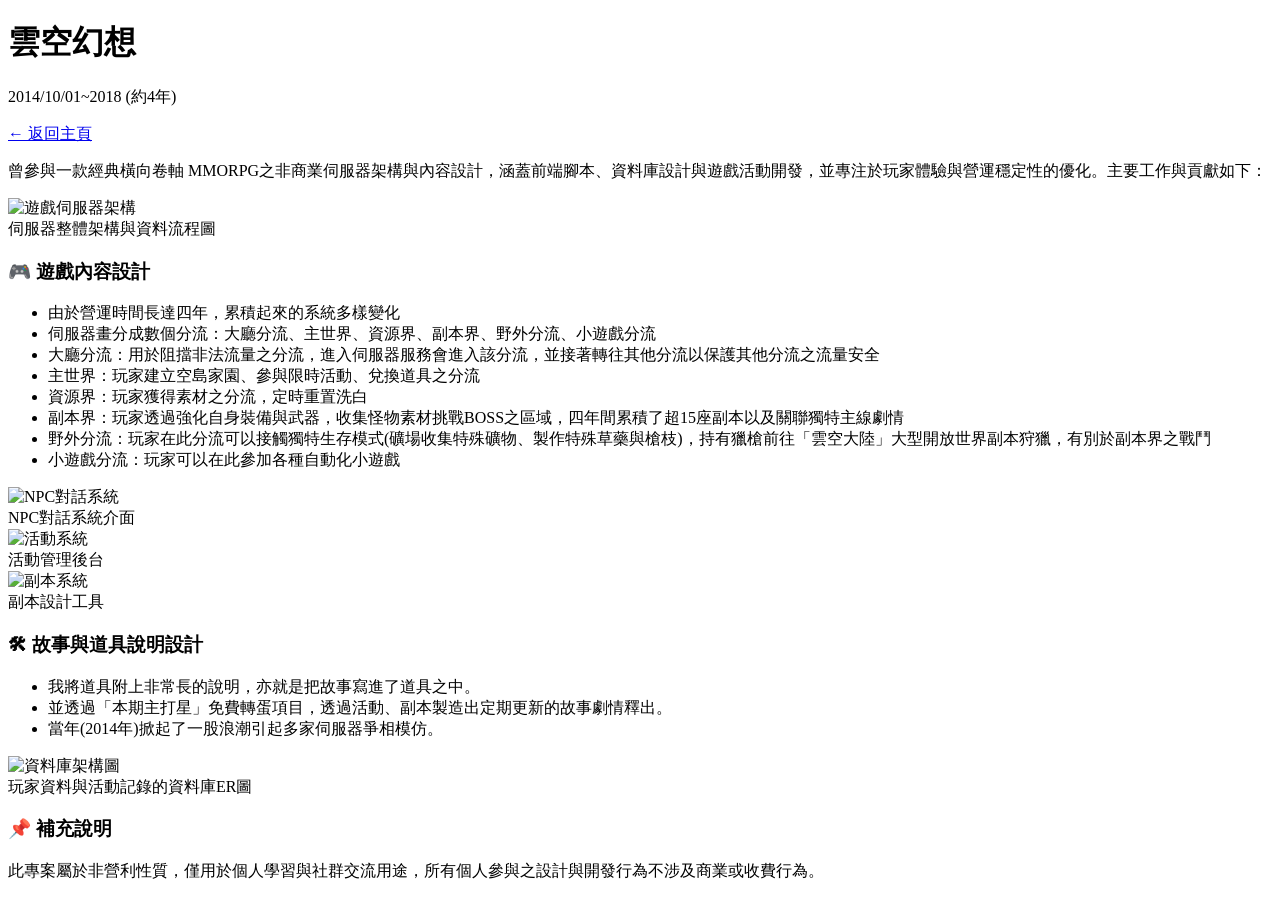
==== project1-detail.html @ 5726af81 "add files" ====
<!DOCTYPE html>
<html lang="zh-TW">
<head>
    <meta charset="UTF-8">
    <meta name="viewport" content="width=device-width, initial-scale=1.0">
    <title>雲空幻想 - 萊姆醬</title>
    <link rel="stylesheet" href="css/project-detail.css">
</head>
<body>
    <div class="detail-container">
        <!-- 當獨立瀏覽時顯示的標題 -->
        <div class="detail-header">
            <h1 class="detail-title">雲空幻想</h1>
            <p class="detail-subtitle">2014/10/01~2018 (約4年)</p>
            <a href="index.html" class="back-button">← 返回主頁</a>
        </div>

        <!-- 項目概述 -->
        <div class="content-section">
            <p>曾參與一款經典橫向卷軸 MMORPG之非商業伺服器架構與內容設計，涵蓋前端腳本、資料庫設計與遊戲活動開發，並專注於玩家體驗與營運穩定性的優化。主要工作與貢獻如下：</p>
            
            <!-- 主要架構圖 -->
            <img src="https://via.placeholder.com/700x350/4ecdc4/ffffff?text=遊戲伺服器架構圖" alt="遊戲伺服器架構" class="detail-image">
            <div class="image-caption">伺服器整體架構與資料流程圖</div>
        </div>

        <!-- 遊戲內容設計 -->
        <div class="content-section">
            <h3 class="section-title">🎮 遊戲內容設計</h3>
            <ul class="content-list">
                <li>由於營運時間長達四年，累積起來的系統多樣變化</li>
                <li>伺服器畫分成數個分流：大廳分流、主世界、資源界、副本界、野外分流、小遊戲分流</li>
                <li>大廳分流：用於阻擋非法流量之分流，進入伺服器服務會進入該分流，並接著轉往其他分流以保護其他分流之流量安全</li>
                <li>主世界：玩家建立空島家園、參與限時活動、兌換道具之分流</li>
                <li>資源界：玩家獲得素材之分流，定時重置洗白</li>
                <li>副本界：玩家透過強化自身裝備與武器，收集怪物素材挑戰BOSS之區域，四年間累積了超15座副本以及關聯獨特主線劇情</li>
                <li>野外分流：玩家在此分流可以接觸獨特生存模式(礦場收集特殊礦物、製作特殊草藥與槍枝)，持有獵槍前往「雲空大陸」大型開放世界副本狩獵，有別於副本界之戰鬥</li>
                <li>小遊戲分流：玩家可以在此參加各種自動化小遊戲</li>
            </ul>
            
            <!-- 功能截圖畫廊 -->
            <div class="image-gallery">
                <div class="gallery-item">
                    <img src="https://via.placeholder.com/300x180/ff6b6b/ffffff?text=NPC+對話系統" alt="NPC對話系統">
                    <div class="image-caption">NPC對話系統介面</div>
                </div>
                <div class="gallery-item">
                    <img src="https://via.placeholder.com/300x180/45b7d1/ffffff?text=活動系統" alt="活動系統">
                    <div class="image-caption">活動管理後台</div>
                </div>
                <div class="gallery-item">
                    <img src="https://via.placeholder.com/300x180/96ceb4/ffffff?text=副本系統" alt="副本系統">
                    <div class="image-caption">副本設計工具</div>
                </div>
            </div>
        </div>

        <!-- 資料庫維護 -->
        <div class="content-section">
            <h3 class="section-title">🛠 故事與道具說明設計</h3>
            <ul class="content-list">
                <li>我將道具附上非常長的說明，亦就是把故事寫進了道具之中。</li>
                <li>並透過「本期主打星」免費轉蛋項目，透過活動、副本製造出定期更新的故事劇情釋出。</li>
                <li>當年(2014年)掀起了一股浪潮引起多家伺服器爭相模仿。</li>
            </ul>
            
            <!-- 物品上故事圖 -->
            <img src="https://via.placeholder.com/600x300/ffeaa7/2d3436?text=資料庫架構+ER+圖" alt="資料庫架構圖" class="detail-image">
            <div class="image-caption">玩家資料與活動記錄的資料庫ER圖</div>
        </div>

        <!-- 補充說明 -->
        <div class="content-section">
            <div class="note-section">
                <h3>📌 補充說明</h3>
                <p>此專案屬於非營利性質，僅用於個人學習與社群交流用途，所有個人參與之設計與開發行為不涉及商業或收費行為。</p>
            </div>
        </div>
    </div>

    <script>
        document.addEventListener('DOMContentLoaded', function() {
            const sections = document.querySelectorAll('.content-section');
            const observer = new IntersectionObserver((entries) => {
                entries.forEach(entry => {
                    if (entry.isIntersecting) {
                        entry.target.style.opacity = '1';
                        entry.target.style.transform = 'translateY(0)';
                    }
                });
            }, {
                threshold: 0.1,
                rootMargin: '0px 0px -50px 0px'
            });

            sections.forEach(section => {
                observer.observe(section);
            });
        });

        document.querySelectorAll('img').forEach(img => {
            img.addEventListener('load', function() {
                this.style.opacity = '1';
            });
        });
    </script>
</body>
</html>
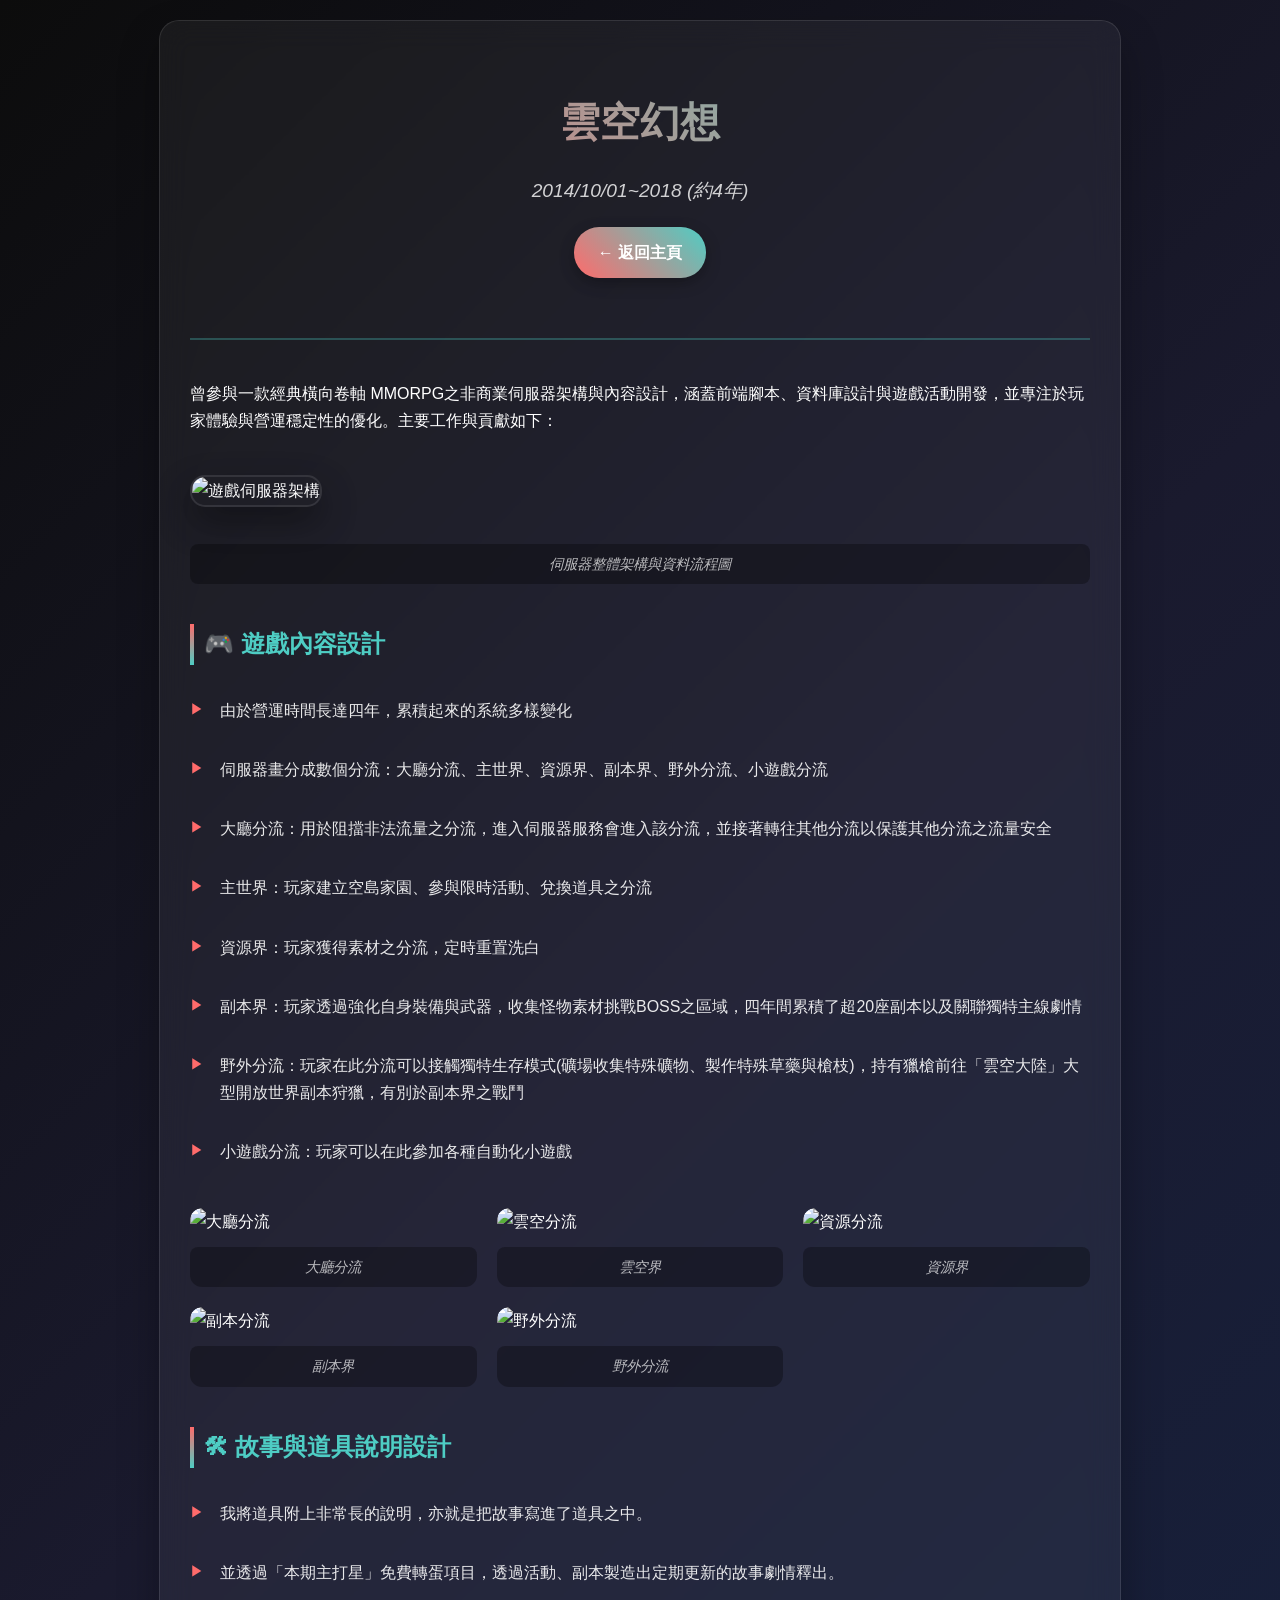
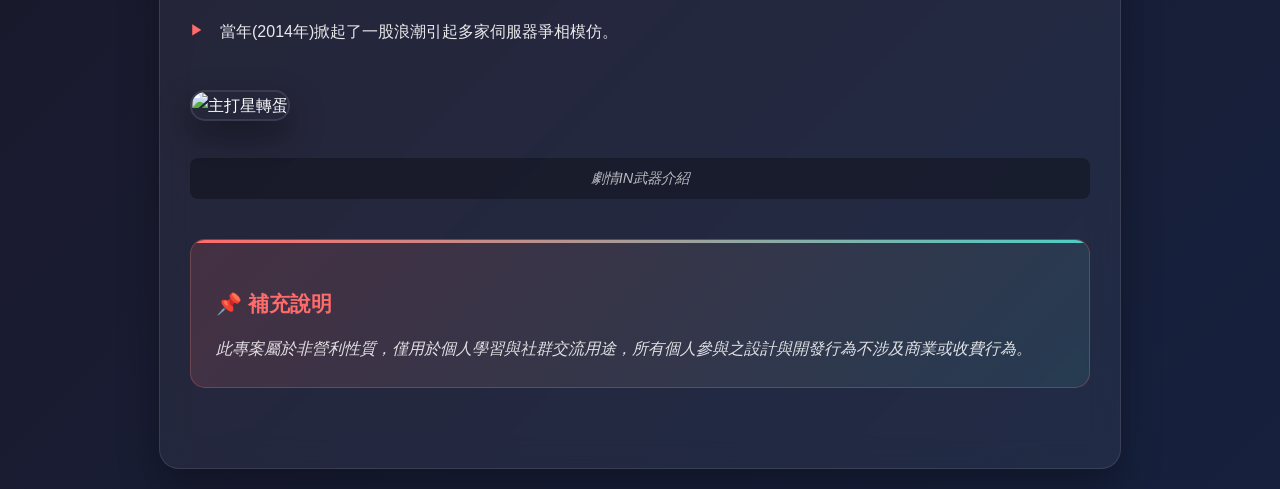
==== commit 55aa7993: "Update project1-detail.html" ====
--- a/project1-detail.html
+++ b/project1-detail.html
@@ -33,7 +33,7 @@
                 <li>大廳分流：用於阻擋非法流量之分流，進入伺服器服務會進入該分流，並接著轉往其他分流以保護其他分流之流量安全</li>
                 <li>主世界：玩家建立空島家園、參與限時活動、兌換道具之分流</li>
                 <li>資源界：玩家獲得素材之分流，定時重置洗白</li>
-                <li>副本界：玩家透過強化自身裝備與武器，收集怪物素材挑戰BOSS之區域，四年間累積了超15座副本以及關聯獨特主線劇情</li>
+                <li>副本界：玩家透過強化自身裝備與武器，收集怪物素材挑戰BOSS之區域，四年間累積了超20座副本以及關聯獨特主線劇情</li>
                 <li>野外分流：玩家在此分流可以接觸獨特生存模式(礦場收集特殊礦物、製作特殊草藥與槍枝)，持有獵槍前往「雲空大陸」大型開放世界副本狩獵，有別於副本界之戰鬥</li>
                 <li>小遊戲分流：玩家可以在此參加各種自動化小遊戲</li>
             </ul>
@@ -41,21 +41,29 @@
             <!-- 功能截圖畫廊 -->
             <div class="image-gallery">
                 <div class="gallery-item">
-                    <img src="https://via.placeholder.com/300x180/ff6b6b/ffffff?text=NPC+對話系統" alt="NPC對話系統">
-                    <div class="image-caption">NPC對話系統介面</div>
+                    <img src="img/sfl_03.jpg" alt="大廳分流">
+                    <div class="image-caption">大廳分流</div>
                 </div>
                 <div class="gallery-item">
-                    <img src="https://via.placeholder.com/300x180/45b7d1/ffffff?text=活動系統" alt="活動系統">
-                    <div class="image-caption">活動管理後台</div>
+                    <img src="img/sfl_02.jpg" alt="雲空分流">
+                    <div class="image-caption">雲空界</div>
                 </div>
                 <div class="gallery-item">
-                    <img src="https://via.placeholder.com/300x180/96ceb4/ffffff?text=副本系統" alt="副本系統">
-                    <div class="image-caption">副本設計工具</div>
+                    <img src="img/sfl_01.jpg" alt="資源分流">
+                    <div class="image-caption">資源界</div>
+                </div>
+                <div class="gallery-item">
+                    <img src="img/sfl_04.jpg" alt="副本分流">
+                    <div class="image-caption">副本界</div>
+                </div>
+                <div class="gallery-item">
+                    <img src="img/sfl_05.jpg" alt="野外分流">
+                    <div class="image-caption">野外分流</div>
                 </div>
             </div>
         </div>
 
-        <!-- 資料庫維護 -->
+        <!-- 主打星 -->
         <div class="content-section">
             <h3 class="section-title">🛠 故事與道具說明設計</h3>
             <ul class="content-list">
@@ -65,8 +73,8 @@
             </ul>
             
             <!-- 物品上故事圖 -->
-            <img src="https://via.placeholder.com/600x300/ffeaa7/2d3436?text=資料庫架構+ER+圖" alt="資料庫架構圖" class="detail-image">
-            <div class="image-caption">玩家資料與活動記錄的資料庫ER圖</div>
+            <img src="img/gacha" alt="主打星轉蛋" class="detail-image">
+            <div class="image-caption">劇情IN武器介紹</div>
         </div>
 
         <!-- 補充說明 -->
--- a/css/project-detail.css
+++ b/css/project-detail.css
@@ -0,0 +1,327 @@
+/* project-detail.css - 詳細頁面專用樣式 */
+
+/* 基礎設定 */
+body {
+    font-family: 'Microsoft JhengHei', 'PingFang TC', 'Noto Sans TC', sans-serif;
+    background: linear-gradient(135deg, #0c0c0c 0%, #1a1a2e 50%, #16213e 100%);
+    color: #ffffff;
+    line-height: 1.7;
+    margin: 0;
+    padding: 20px;
+    min-height: 100vh;
+}
+
+/* 內容容器 */
+.detail-container {
+    max-width: 900px;
+    margin: 0 auto;
+    padding: 40px 30px;
+    background: rgba(255, 255, 255, 0.05);
+    backdrop-filter: blur(15px);
+    border-radius: 20px;
+    border: 1px solid rgba(255, 255, 255, 0.1);
+    box-shadow: 0 20px 40px rgba(0, 0, 0, 0.3);
+}
+
+/* 標題樣式 */
+.detail-header {
+    text-align: center;
+    margin-bottom: 40px;
+    padding-bottom: 30px;
+    border-bottom: 2px solid rgba(78, 205, 196, 0.3);
+}
+
+.detail-title {
+    font-size: 2.5rem;
+    background: linear-gradient(45deg, #ff6b6b, #4ecdc4);
+    background-clip: text;
+    -webkit-background-clip: text;
+    -webkit-text-fill-color: transparent;
+    margin-bottom: 10px;
+}
+
+.detail-subtitle {
+    font-size: 1.2rem;
+    color: rgba(255, 255, 255, 0.8);
+    font-style: italic;
+}
+
+/* 內容區塊樣式 */
+.content-section {
+    margin-bottom: 40px;
+    opacity: 0;
+    transform: translateY(30px);
+    animation: fadeInUp 0.6s ease-out forwards;
+}
+
+.content-section:nth-child(1) { animation-delay: 0.1s; }
+.content-section:nth-child(2) { animation-delay: 0.2s; }
+.content-section:nth-child(3) { animation-delay: 0.3s; }
+.content-section:nth-child(4) { animation-delay: 0.4s; }
+
+.section-title {
+    font-size: 1.5rem;
+    color: #4ecdc4;
+    margin-bottom: 20px;
+    display: flex;
+    align-items: center;
+    gap: 12px;
+    padding-left: 10px;
+    border-left: 4px solid #ff6b6b;
+    position: relative;
+}
+
+.section-title::before {
+    content: '';
+    position: absolute;
+    left: -4px;
+    top: 0;
+    bottom: 0;
+    width: 4px;
+    background: linear-gradient(to bottom, #ff6b6b, #4ecdc4);
+    transition: all 0.3s ease;
+}
+
+/* 列表樣式 */
+.content-list {
+    list-style: none;
+    padding: 0;
+    margin: 0;
+}
+
+.content-list li {
+    padding: 12px 0 12px 30px;
+    position: relative;
+    color: rgba(255, 255, 255, 0.9);
+    line-height: 1.7;
+    transition: all 0.3s ease;
+    border-radius: 8px;
+    margin-bottom: 8px;
+}
+
+.content-list li:hover {
+    background: rgba(78, 205, 196, 0.1);
+    padding-left: 40px;
+    transform: translateX(5px);
+}
+
+.content-list li::before {
+    content: "▶";
+    position: absolute;
+    left: 0;
+    color: #ff6b6b;
+    font-size: 0.9rem;
+    transition: all 0.3s ease;
+}
+
+.content-list li:hover::before {
+    color: #4ecdc4;
+    transform: scale(1.2);
+}
+
+/* 圖片樣式 */
+.detail-image {
+    width: 100%;
+    max-width: 100%;
+    height: auto;
+    border-radius: 15px;
+    margin: 25px 0;
+    box-shadow: 0 15px 35px rgba(0, 0, 0, 0.4);
+    transition: all 0.4s ease;
+    border: 2px solid rgba(255, 255, 255, 0.1);
+}
+
+.detail-image:hover {
+    transform: translateY(-5px) scale(1.02);
+    box-shadow: 0 25px 50px rgba(0, 0, 0, 0.5);
+    border-color: rgba(78, 205, 196, 0.5);
+}
+
+/* 圖片畫廊 */
+.image-gallery {
+    display: grid;
+    grid-template-columns: repeat(auto-fit, minmax(250px, 1fr));
+    gap: 20px;
+    margin: 30px 0;
+}
+
+.gallery-item {
+    position: relative;
+    overflow: hidden;
+    border-radius: 12px;
+    transition: all 0.3s ease;
+}
+
+.gallery-item:hover {
+    transform: translateY(-8px);
+}
+
+.gallery-item img {
+    width: 100%;
+    height: 180px;
+    object-fit: cover;
+    border-radius: 12px;
+    transition: all 0.3s ease;
+}
+
+.gallery-item:hover img {
+    transform: scale(1.05);
+}
+
+/* 圖片說明 */
+.image-caption {
+    text-align: center;
+    font-size: 0.9rem;
+    color: rgba(255, 255, 255, 0.7);
+    margin-top: 12px;
+    font-style: italic;
+    padding: 8px;
+    background: rgba(0, 0, 0, 0.3);
+    border-radius: 8px;
+    transition: all 0.3s ease;
+}
+
+.image-caption:hover {
+    color: #4ecdc4;
+    background: rgba(78, 205, 196, 0.1);
+}
+
+/* 特殊說明區塊 */
+.note-section {
+    background: linear-gradient(135deg, rgba(255, 107, 107, 0.15), rgba(78, 205, 196, 0.1));
+    border: 1px solid rgba(255, 107, 107, 0.3);
+    border-radius: 15px;
+    padding: 25px;
+    margin: 30px 0;
+    position: relative;
+    overflow: hidden;
+}
+
+.note-section::before {
+    content: '';
+    position: absolute;
+    top: 0;
+    left: 0;
+    right: 0;
+    height: 3px;
+    background: linear-gradient(90deg, #ff6b6b, #4ecdc4);
+}
+
+.note-section h3 {
+    color: #ff6b6b;
+    margin-bottom: 15px;
+    font-size: 1.3rem;
+}
+
+.note-section p {
+    margin: 0;
+    font-style: italic;
+    color: rgba(255, 255, 255, 0.85);
+    line-height: 1.6;
+}
+
+/* 返回按鈕（如果需要獨立瀏覽時使用） */
+.back-button {
+    display: inline-flex;
+    align-items: center;
+    gap: 8px;
+    background: linear-gradient(45deg, #ff6b6b, #4ecdc4);
+    color: white;
+    text-decoration: none;
+    padding: 12px 24px;
+    border-radius: 25px;
+    font-weight: bold;
+    transition: all 0.3s ease;
+    margin-bottom: 30px;
+    box-shadow: 0 5px 15px rgba(0, 0, 0, 0.3);
+}
+
+.back-button:hover {
+    transform: translateY(-2px);
+    box-shadow: 0 10px 25px rgba(255, 107, 107, 0.4);
+    text-decoration: none;
+    color: white;
+}
+
+/* 動畫效果 */
+@keyframes fadeInUp {
+    from {
+        opacity: 0;
+        transform: translateY(30px);
+    }
+    to {
+        opacity: 1;
+        transform: translateY(0);
+    }
+}
+
+@keyframes slideInLeft {
+    from {
+        opacity: 0;
+        transform: translateX(-30px);
+    }
+    to {
+        opacity: 1;
+        transform: translateX(0);
+    }
+}
+
+/* 響應式設計 */
+@media (max-width: 768px) {
+    body {
+        padding: 10px;
+    }
+    
+    .detail-container {
+        padding: 20px 15px;
+        margin: 0;
+        border-radius: 15px;
+    }
+    
+    .detail-title {
+        font-size: 2rem;
+    }
+    
+    .detail-subtitle {
+        font-size: 1rem;
+    }
+    
+    .section-title {
+        font-size: 1.3rem;
+    }
+    
+    .image-gallery {
+        grid-template-columns: 1fr;
+        gap: 15px;
+    }
+    
+    .gallery-item img {
+        height: 150px;
+    }
+    
+    .content-list li {
+        padding-left: 20px;
+    }
+    
+    .content-list li:hover {
+        padding-left: 25px;
+    }
+}
+
+/* 列印樣式 */
+@media print {
+    body {
+        background: white;
+        color: black;
+    }
+    
+    .detail-container {
+        background: white;
+        box-shadow: none;
+        border: 1px solid #ccc;
+    }
+    
+    .back-button {
+        display: none;
+    }
+}
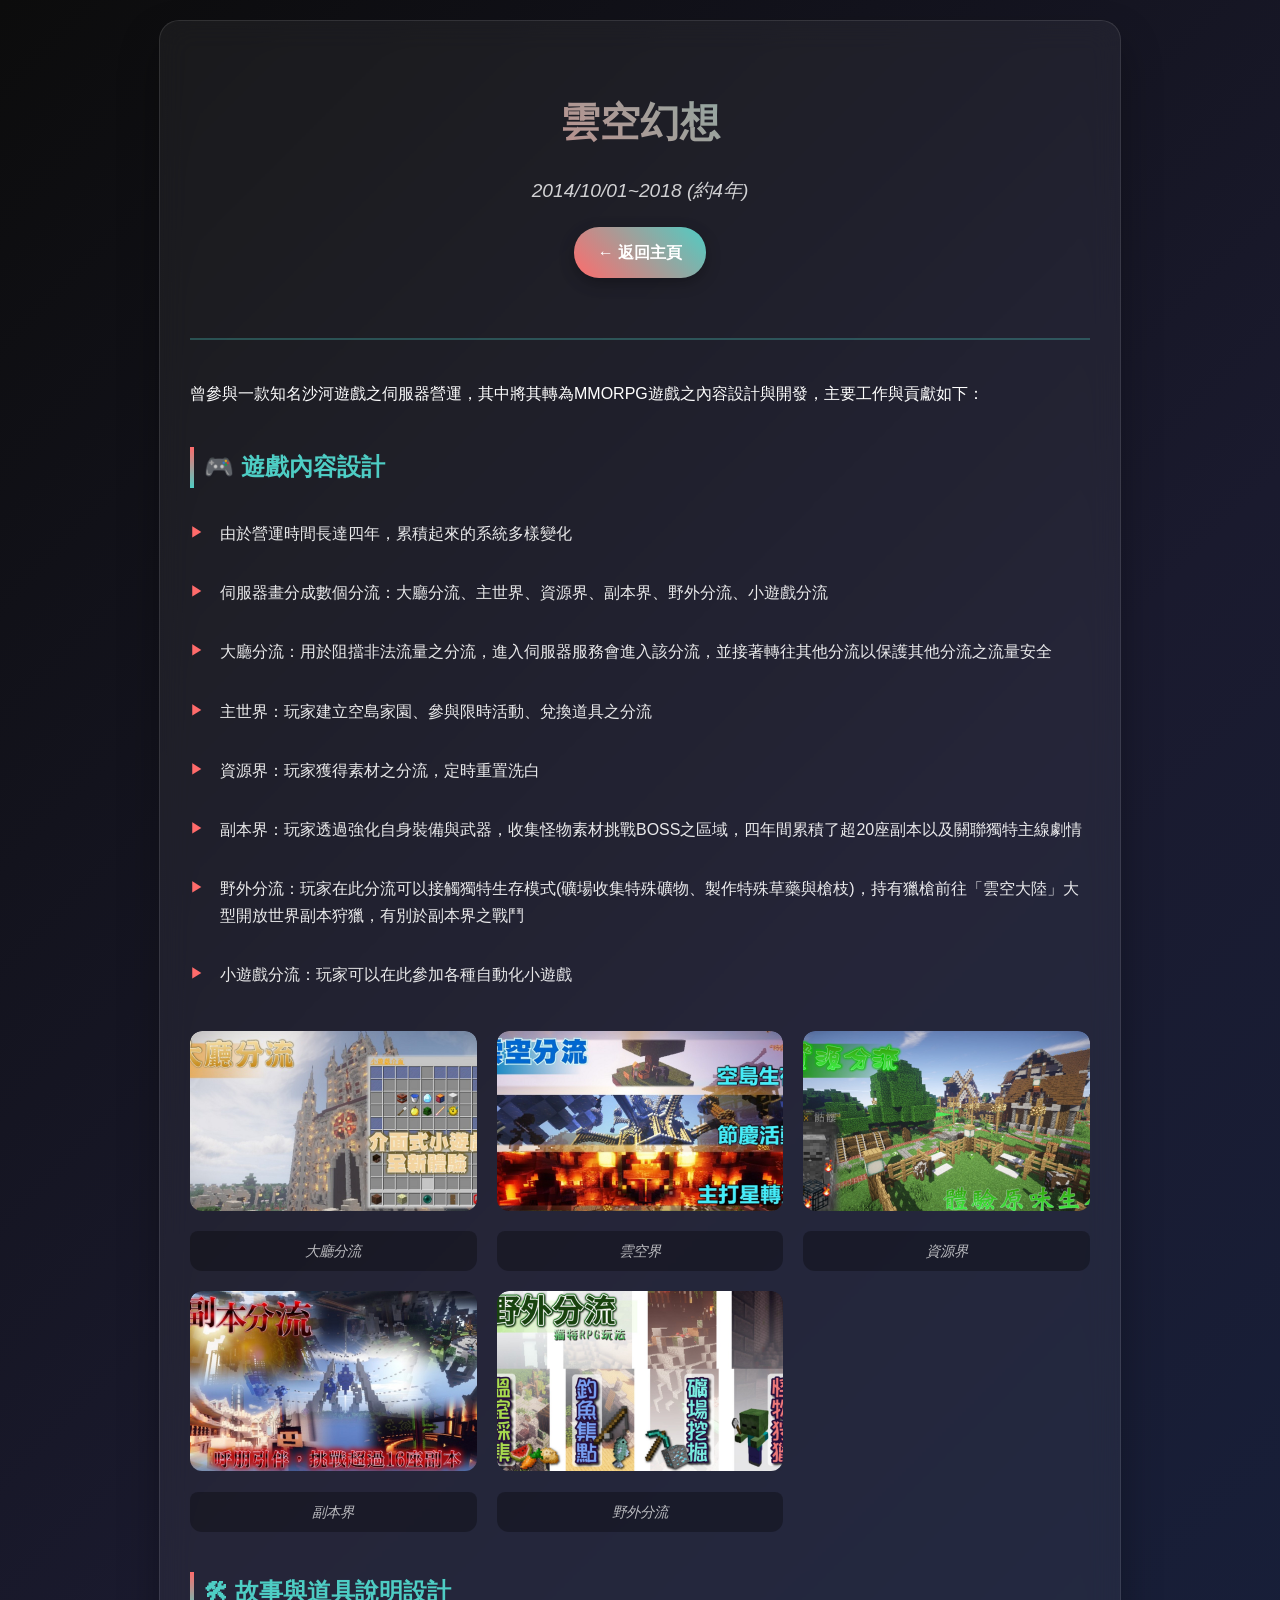
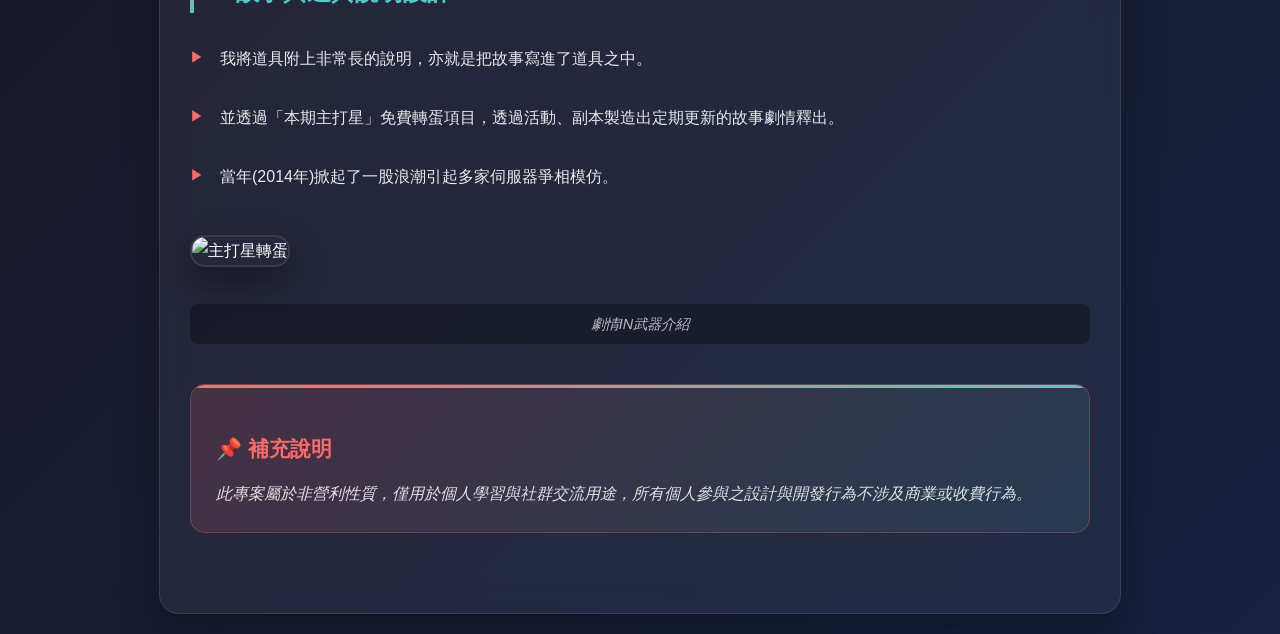
==== commit 56c19159: "Update project1-detail.html" ====
--- a/project1-detail.html
+++ b/project1-detail.html
@@ -17,11 +17,7 @@
 
         <!-- 項目概述 -->
         <div class="content-section">
-            <p>曾參與一款經典橫向卷軸 MMORPG之非商業伺服器架構與內容設計，涵蓋前端腳本、資料庫設計與遊戲活動開發，並專注於玩家體驗與營運穩定性的優化。主要工作與貢獻如下：</p>
-            
-            <!-- 主要架構圖 -->
-            <img src="https://via.placeholder.com/700x350/4ecdc4/ffffff?text=遊戲伺服器架構圖" alt="遊戲伺服器架構" class="detail-image">
-            <div class="image-caption">伺服器整體架構與資料流程圖</div>
+            <p>曾參與一款知名沙河遊戲之伺服器營運，其中將其轉為MMORPG遊戲之內容設計與開發，主要工作與貢獻如下：</p>
         </div>
 
         <!-- 遊戲內容設計 -->
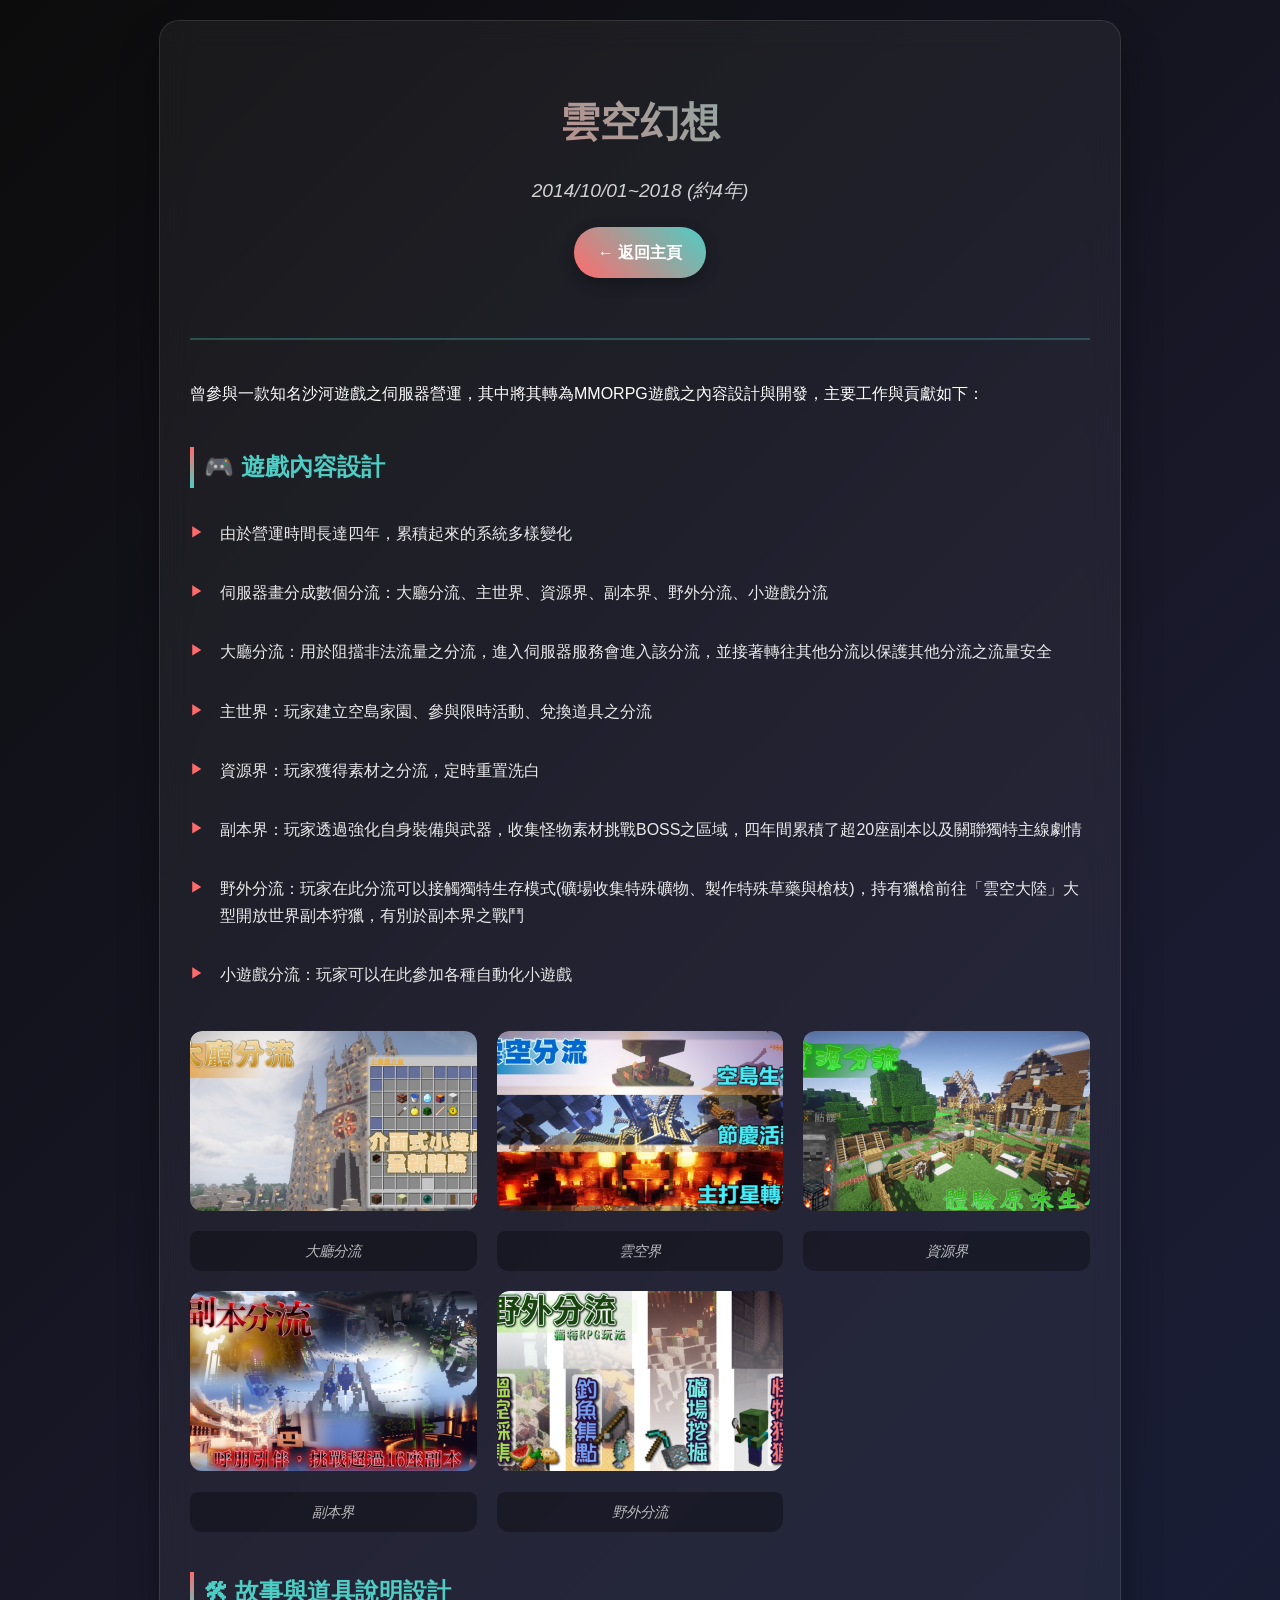
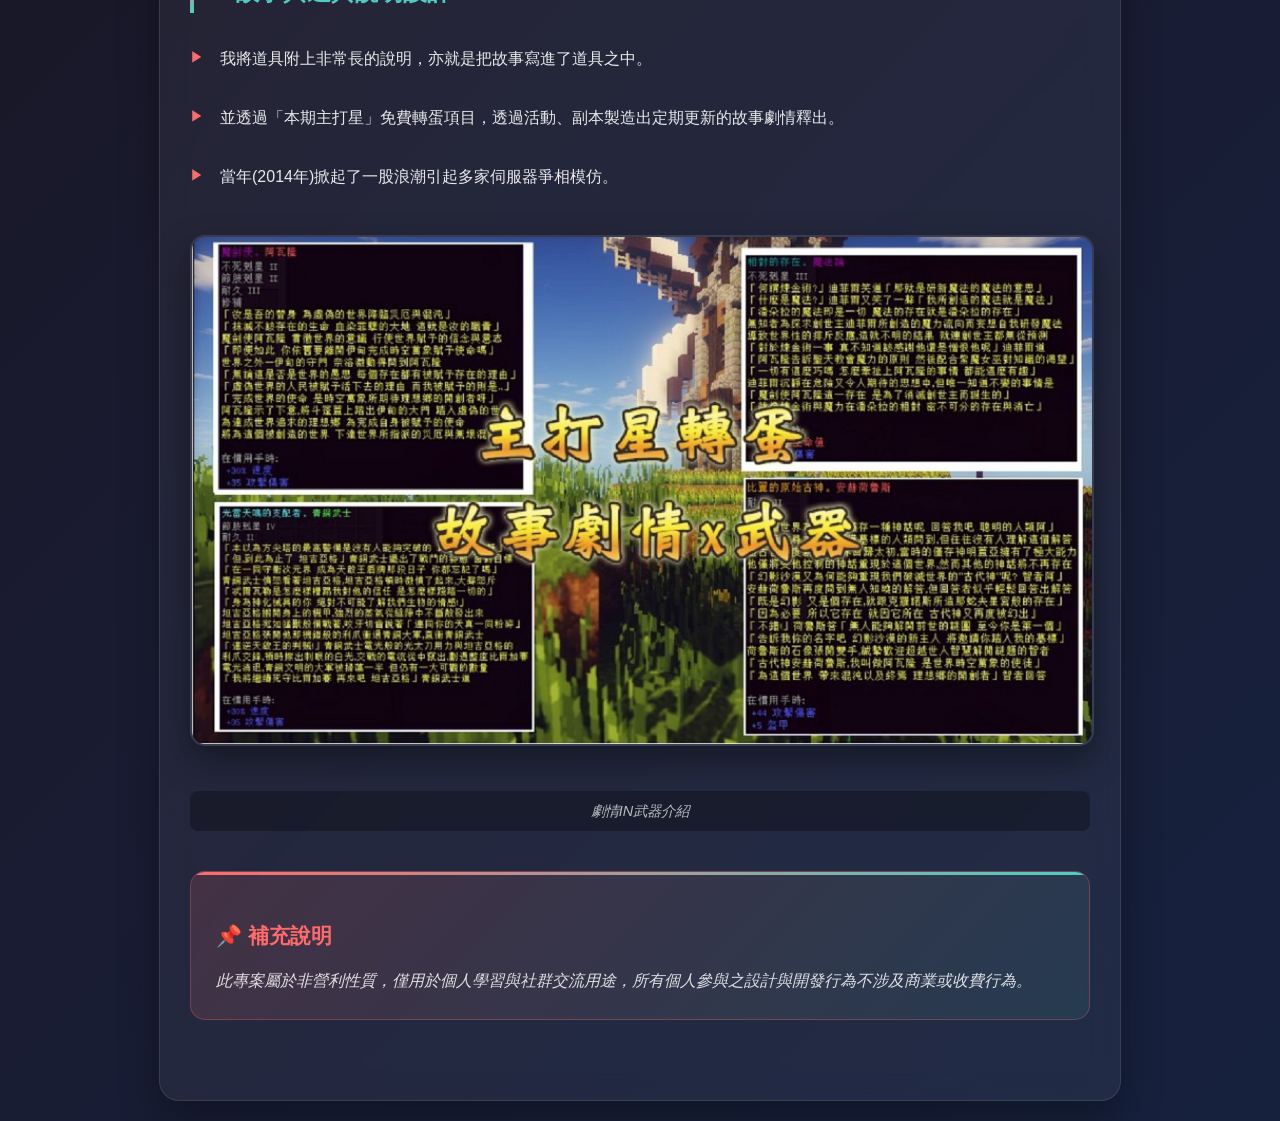
==== commit 47f2313e: "Update project1-detail.html" ====
--- a/project1-detail.html
+++ b/project1-detail.html
@@ -69,7 +69,7 @@
             </ul>
             
             <!-- 物品上故事圖 -->
-            <img src="img/gacha" alt="主打星轉蛋" class="detail-image">
+            <img src="img/gacha.jpg" alt="主打星轉蛋" class="detail-image">
             <div class="image-caption">劇情IN武器介紹</div>
         </div>
 
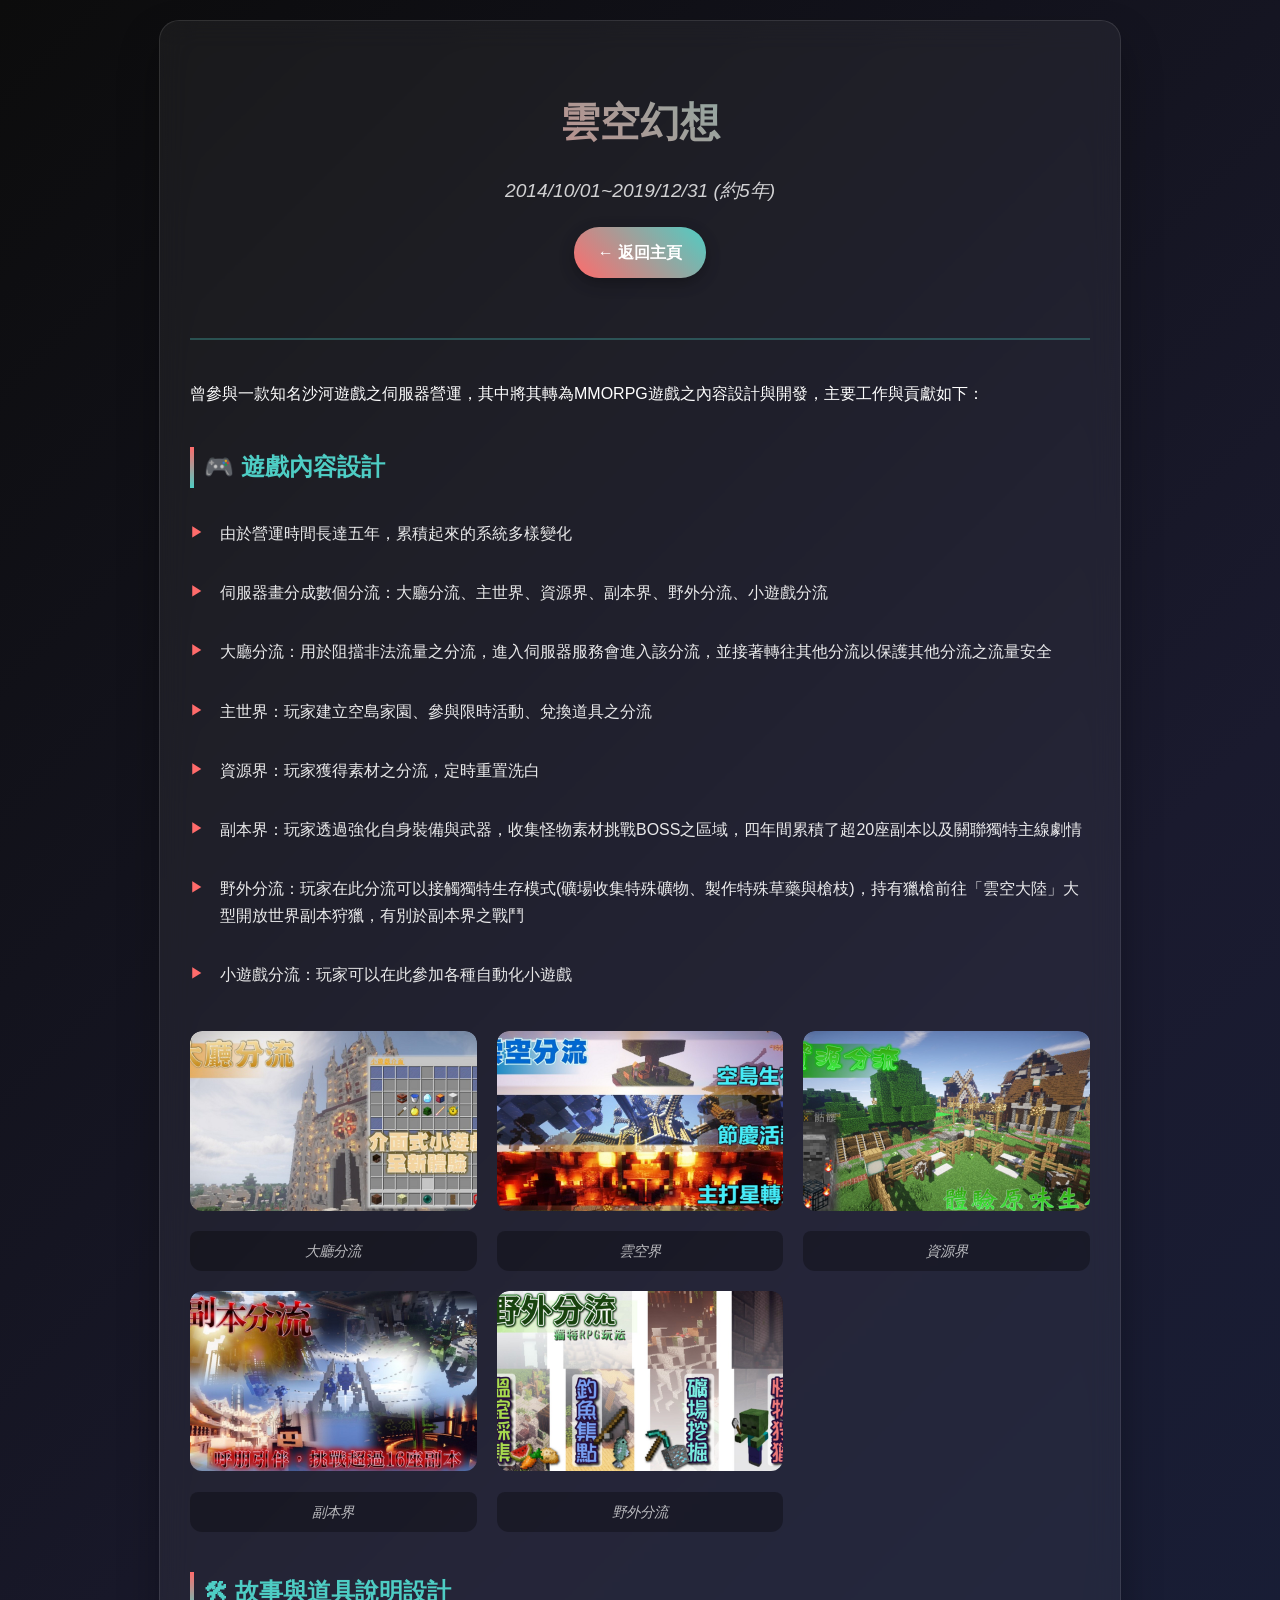
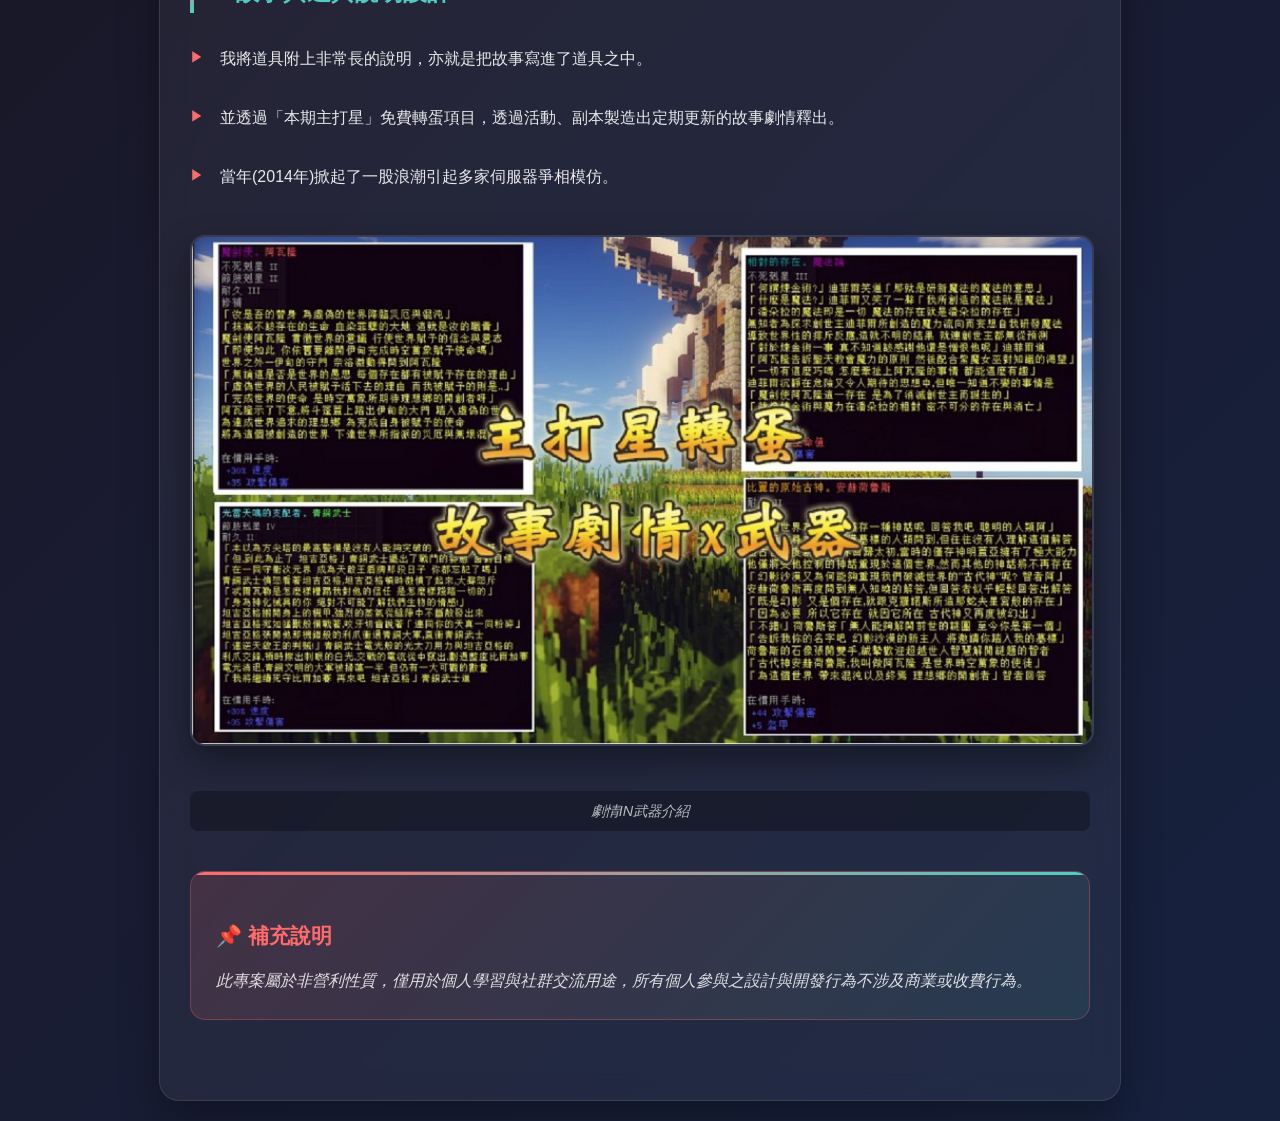
==== commit a134eaaa: "Update project1-detail.html" ====
--- a/project1-detail.html
+++ b/project1-detail.html
@@ -11,7 +11,7 @@
         <!-- 當獨立瀏覽時顯示的標題 -->
         <div class="detail-header">
             <h1 class="detail-title">雲空幻想</h1>
-            <p class="detail-subtitle">2014/10/01~2018 (約4年)</p>
+            <p class="detail-subtitle">2014/10/01~2019/12/31 (約5年)</p>
             <a href="index.html" class="back-button">← 返回主頁</a>
         </div>
 
@@ -24,7 +24,7 @@
         <div class="content-section">
             <h3 class="section-title">🎮 遊戲內容設計</h3>
             <ul class="content-list">
-                <li>由於營運時間長達四年，累積起來的系統多樣變化</li>
+                <li>由於營運時間長達五年，累積起來的系統多樣變化</li>
                 <li>伺服器畫分成數個分流：大廳分流、主世界、資源界、副本界、野外分流、小遊戲分流</li>
                 <li>大廳分流：用於阻擋非法流量之分流，進入伺服器服務會進入該分流，並接著轉往其他分流以保護其他分流之流量安全</li>
                 <li>主世界：玩家建立空島家園、參與限時活動、兌換道具之分流</li>
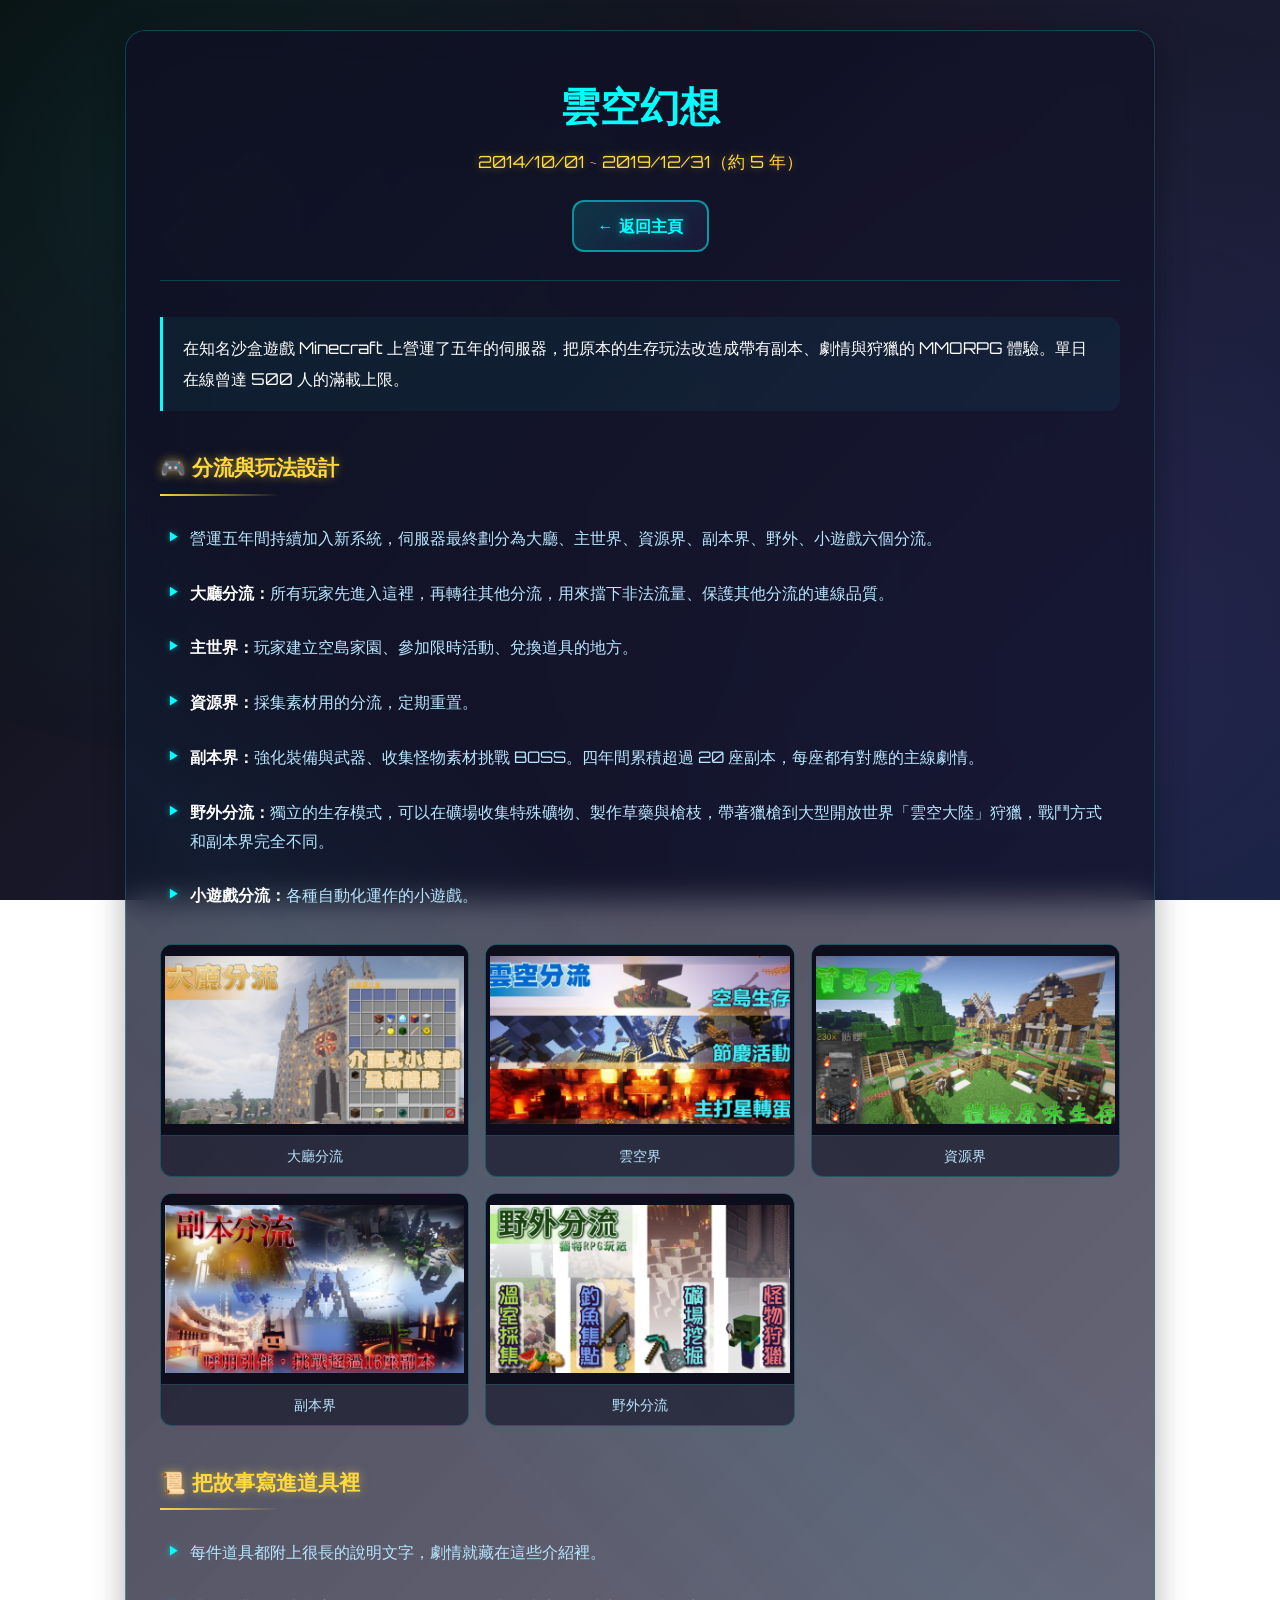
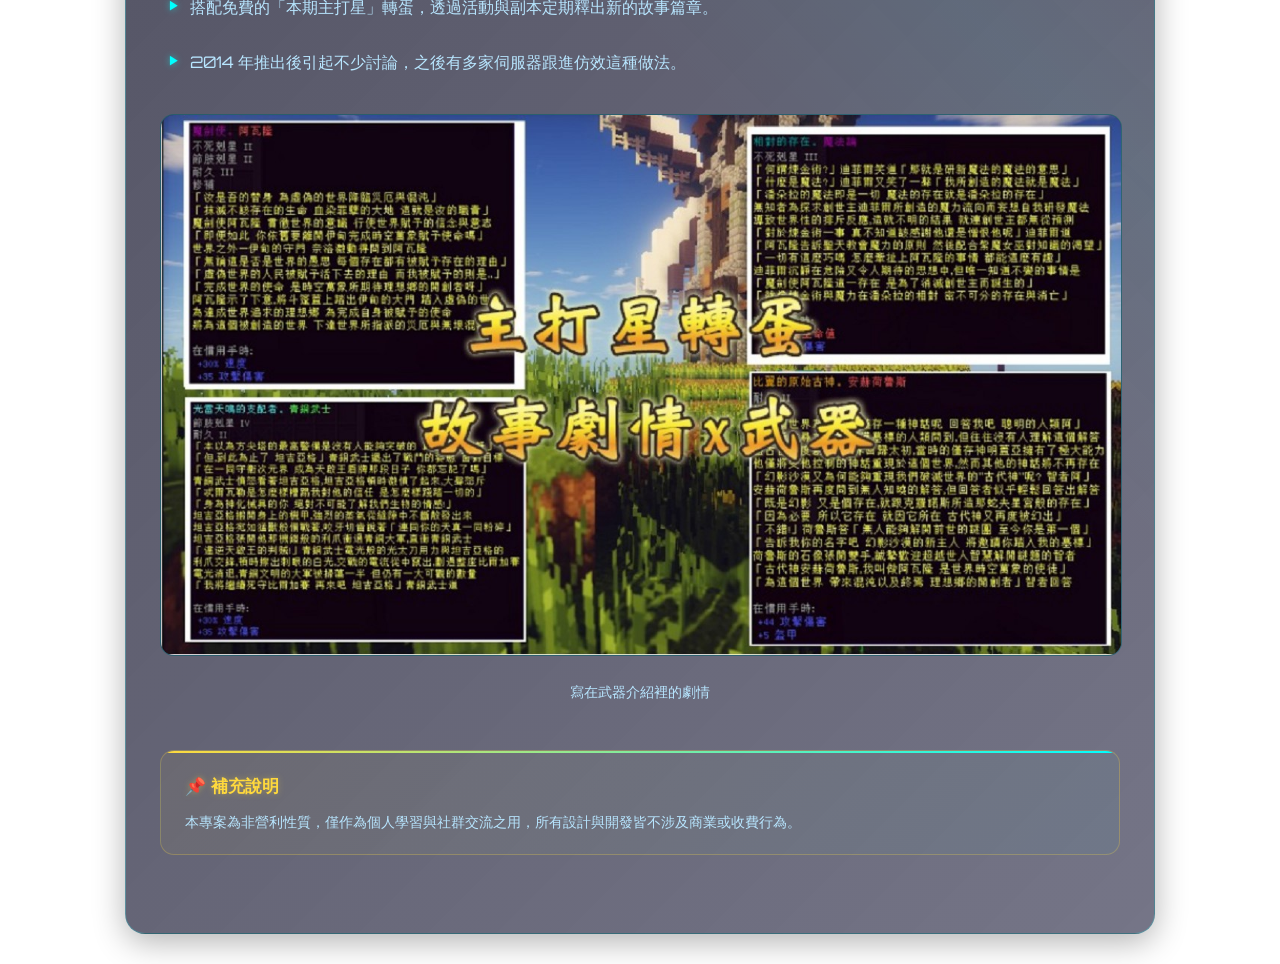
==== commit ecb61674: "全站改為 SFL-RPG 設計風格、新增 SFL-RPG 作品專區並潤飾文案 - main.css / project-detail.css 對齊 SFL-RPG 設計系統：金色副標、cyan 光暈、" ====
--- a/project1-detail.html
+++ b/project1-detail.html
@@ -3,110 +3,74 @@
 <head>
     <meta charset="UTF-8">
     <meta name="viewport" content="width=device-width, initial-scale=1.0">
+    <link rel="icon" href="favicon.ico" />
     <title>雲空幻想 - 萊姆醬</title>
-    <link rel="stylesheet" href="css/project-detail.css">
+    <link rel="stylesheet" href="css/project-detail.css?v=2026110101">
 </head>
-<body>
+<body class="detail-page">
     <div class="detail-container">
-        <!-- 當獨立瀏覽時顯示的標題 -->
         <div class="detail-header">
             <h1 class="detail-title">雲空幻想</h1>
-            <p class="detail-subtitle">2014/10/01~2019/12/31 (約5年)</p>
+            <p class="detail-subtitle">2014/10/01 ~ 2019/12/31（約 5 年）</p>
             <a href="index.html" class="back-button">← 返回主頁</a>
         </div>
 
-        <!-- 項目概述 -->
         <div class="content-section">
-            <p>曾參與一款知名沙河遊戲之伺服器營運，其中將其轉為MMORPG遊戲之內容設計與開發，主要工作與貢獻如下：</p>
+            <p class="lead">在知名沙盒遊戲 Minecraft 上營運了五年的伺服器，把原本的生存玩法改造成帶有副本、劇情與狩獵的 MMORPG 體驗。單日在線曾達 500 人的滿載上限。</p>
         </div>
 
-        <!-- 遊戲內容設計 -->
         <div class="content-section">
-            <h3 class="section-title">🎮 遊戲內容設計</h3>
+            <h3 class="block-title">🎮 分流與玩法設計</h3>
             <ul class="content-list">
-                <li>由於營運時間長達五年，累積起來的系統多樣變化</li>
-                <li>伺服器畫分成數個分流：大廳分流、主世界、資源界、副本界、野外分流、小遊戲分流</li>
-                <li>大廳分流：用於阻擋非法流量之分流，進入伺服器服務會進入該分流，並接著轉往其他分流以保護其他分流之流量安全</li>
-                <li>主世界：玩家建立空島家園、參與限時活動、兌換道具之分流</li>
-                <li>資源界：玩家獲得素材之分流，定時重置洗白</li>
-                <li>副本界：玩家透過強化自身裝備與武器，收集怪物素材挑戰BOSS之區域，四年間累積了超20座副本以及關聯獨特主線劇情</li>
-                <li>野外分流：玩家在此分流可以接觸獨特生存模式(礦場收集特殊礦物、製作特殊草藥與槍枝)，持有獵槍前往「雲空大陸」大型開放世界副本狩獵，有別於副本界之戰鬥</li>
-                <li>小遊戲分流：玩家可以在此參加各種自動化小遊戲</li>
+                <li>營運五年間持續加入新系統，伺服器最終劃分為大廳、主世界、資源界、副本界、野外、小遊戲六個分流。</li>
+                <li><strong>大廳分流：</strong>所有玩家先進入這裡，再轉往其他分流，用來擋下非法流量、保護其他分流的連線品質。</li>
+                <li><strong>主世界：</strong>玩家建立空島家園、參加限時活動、兌換道具的地方。</li>
+                <li><strong>資源界：</strong>採集素材用的分流，定期重置。</li>
+                <li><strong>副本界：</strong>強化裝備與武器、收集怪物素材挑戰 BOSS。四年間累積超過 20 座副本，每座都有對應的主線劇情。</li>
+                <li><strong>野外分流：</strong>獨立的生存模式，可以在礦場收集特殊礦物、製作草藥與槍枝，帶著獵槍到大型開放世界「雲空大陸」狩獵，戰鬥方式和副本界完全不同。</li>
+                <li><strong>小遊戲分流：</strong>各種自動化運作的小遊戲。</li>
             </ul>
-            
-            <!-- 功能截圖畫廊 -->
             <div class="image-gallery">
                 <div class="gallery-item">
-                    <img src="img/sfl_03.jpg" alt="大廳分流">
+                    <img src="img/sfl_03.jpg" alt="大廳分流" loading="lazy">
                     <div class="image-caption">大廳分流</div>
                 </div>
                 <div class="gallery-item">
-                    <img src="img/sfl_02.jpg" alt="雲空分流">
+                    <img src="img/sfl_02.jpg" alt="雲空界" loading="lazy">
                     <div class="image-caption">雲空界</div>
                 </div>
                 <div class="gallery-item">
-                    <img src="img/sfl_01.jpg" alt="資源分流">
+                    <img src="img/sfl_01.jpg" alt="資源界" loading="lazy">
                     <div class="image-caption">資源界</div>
                 </div>
                 <div class="gallery-item">
-                    <img src="img/sfl_04.jpg" alt="副本分流">
+                    <img src="img/sfl_04.jpg" alt="副本界" loading="lazy">
                     <div class="image-caption">副本界</div>
                 </div>
                 <div class="gallery-item">
-                    <img src="img/sfl_05.jpg" alt="野外分流">
+                    <img src="img/sfl_05.jpg" alt="野外分流" loading="lazy">
                     <div class="image-caption">野外分流</div>
                 </div>
             </div>
         </div>
 
-        <!-- 主打星 -->
         <div class="content-section">
-            <h3 class="section-title">🛠 故事與道具說明設計</h3>
+            <h3 class="block-title">📜 把故事寫進道具裡</h3>
             <ul class="content-list">
-                <li>我將道具附上非常長的說明，亦就是把故事寫進了道具之中。</li>
-                <li>並透過「本期主打星」免費轉蛋項目，透過活動、副本製造出定期更新的故事劇情釋出。</li>
-                <li>當年(2014年)掀起了一股浪潮引起多家伺服器爭相模仿。</li>
+                <li>每件道具都附上很長的說明文字，劇情就藏在這些介紹裡。</li>
+                <li>搭配免費的「本期主打星」轉蛋，透過活動與副本定期釋出新的故事篇章。</li>
+                <li>2014 年推出後引起不少討論，之後有多家伺服器跟進仿效這種做法。</li>
             </ul>
-            
-            <!-- 物品上故事圖 -->
-            <img src="img/gacha.jpg" alt="主打星轉蛋" class="detail-image">
-            <div class="image-caption">劇情IN武器介紹</div>
+            <img src="img/gacha.jpg" alt="主打星轉蛋" class="detail-image" loading="lazy">
+            <div class="image-caption">寫在武器介紹裡的劇情</div>
         </div>
 
-        <!-- 補充說明 -->
         <div class="content-section">
             <div class="note-section">
                 <h3>📌 補充說明</h3>
-                <p>此專案屬於非營利性質，僅用於個人學習與社群交流用途，所有個人參與之設計與開發行為不涉及商業或收費行為。</p>
+                <p>本專案為非營利性質，僅作為個人學習與社群交流之用，所有設計與開發皆不涉及商業或收費行為。</p>
             </div>
         </div>
     </div>
-
-    <script>
-        document.addEventListener('DOMContentLoaded', function() {
-            const sections = document.querySelectorAll('.content-section');
-            const observer = new IntersectionObserver((entries) => {
-                entries.forEach(entry => {
-                    if (entry.isIntersecting) {
-                        entry.target.style.opacity = '1';
-                        entry.target.style.transform = 'translateY(0)';
-                    }
-                });
-            }, {
-                threshold: 0.1,
-                rootMargin: '0px 0px -50px 0px'
-            });
-
-            sections.forEach(section => {
-                observer.observe(section);
-            });
-        });
-
-        document.querySelectorAll('img').forEach(img => {
-            img.addEventListener('load', function() {
-                this.style.opacity = '1';
-            });
-        });
-    </script>
 </body>
 </html>
--- a/css/project-detail.css
+++ b/css/project-detail.css
@@ -1,88 +1,175 @@
-/* project-detail.css - 詳細頁面專用樣式 */
-
-/* 基礎設定 */
-body {
-    font-family: 'Microsoft JhengHei', 'PingFang TC', 'Noto Sans TC', sans-serif;
-    background: linear-gradient(135deg, #0c0c0c 0%, #1a1a2e 50%, #16213e 100%);
-    color: #ffffff;
-    line-height: 1.7;
-    margin: 0;
-    padding: 20px;
+@import url('https://fonts.googleapis.com/css2?family=Orbitron:wght@400;700;900&display=swap');
+
+:root {
+    --primary-bg: linear-gradient(135deg, #0a0a0a 0%, #1a1a2e 50%, #16213e 100%);
+    --accent-color: #00ffff;
+    --subtitle-color: #ffd93d;
+    --boss-color: #ff4500;
+    --text-color: #ffffff;
+    --text-muted: #b8e6ff;
+    --text-dim: rgba(255, 255, 255, 0.6);
+    --card-bg: linear-gradient(135deg, rgba(15, 15, 35, 0.8) 0%, rgba(25, 25, 55, 0.6) 100%);
+    --card-border: rgba(0, 255, 255, 0.2);
+    --shadow-panel: 0 8px 32px rgba(0, 0, 0, 0.3);
+}
+
+/* 獨立頁面 */
+body.detail-page {
+    font-family: 'Orbitron', 'Microsoft JhengHei', 'PingFang TC', sans-serif;
+    background: var(--primary-bg);
+    background-attachment: fixed;
+    color: var(--text-color);
+    line-height: 1.75;
+    margin: 0;
+    padding: 30px 20px;
     min-height: 100vh;
-}
-
-/* 內容容器 */
+    overflow-x: hidden;
+}
+
+body.detail-page::before {
+    content: '';
+    position: fixed;
+    inset: 0;
+    background:
+        radial-gradient(circle at 15% 20%, rgba(0, 255, 255, 0.08) 0%, transparent 45%),
+        radial-gradient(circle at 85% 70%, rgba(139, 92, 246, 0.1) 0%, transparent 50%);
+    z-index: -2;
+    pointer-events: none;
+}
+
 .detail-container {
-    max-width: 900px;
+    max-width: 960px;
     margin: 0 auto;
-    padding: 40px 30px;
-    background: rgba(255, 255, 255, 0.05);
+    padding: 40px 34px;
+    background: var(--card-bg);
     backdrop-filter: blur(15px);
+    -webkit-backdrop-filter: blur(15px);
     border-radius: 20px;
-    border: 1px solid rgba(255, 255, 255, 0.1);
-    box-shadow: 0 20px 40px rgba(0, 0, 0, 0.3);
-}
-
-/* 標題樣式 */
+    border: 1px solid var(--card-border);
+    box-shadow: var(--shadow-panel);
+    position: relative;
+    overflow: hidden;
+}
+
+.detail-container::before {
+    content: '';
+    position: absolute;
+    inset: 0;
+    background: linear-gradient(45deg, transparent 40%, rgba(0, 255, 255, 0.04) 50%, transparent 60%);
+    animation: detailShine 6s ease-in-out infinite;
+    pointer-events: none;
+}
+
+@keyframes detailShine {
+    0%, 100% { transform: translateX(-100%); }
+    50% { transform: translateX(100%); }
+}
+
 .detail-header {
     text-align: center;
-    margin-bottom: 40px;
-    padding-bottom: 30px;
-    border-bottom: 2px solid rgba(78, 205, 196, 0.3);
+    margin-bottom: 36px;
+    padding-bottom: 28px;
+    border-bottom: 1px solid var(--card-border);
 }
 
 .detail-title {
     font-size: 2.5rem;
-    background: linear-gradient(45deg, #ff6b6b, #4ecdc4);
-    background-clip: text;
-    -webkit-background-clip: text;
-    -webkit-text-fill-color: transparent;
-    margin-bottom: 10px;
+    font-weight: 900;
+    color: var(--accent-color);
+    margin: 0 0 6px;
+    animation: detailPulse 2s infinite alternate;
+}
+
+@keyframes detailPulse {
+    from { text-shadow: 0 0 8px rgba(0, 255, 255, 0.4); }
+    to { text-shadow: 0 0 20px rgba(0, 255, 255, 0.8); }
 }
 
 .detail-subtitle {
-    font-size: 1.2rem;
-    color: rgba(255, 255, 255, 0.8);
-    font-style: italic;
-}
-
-/* 內容區塊樣式 */
+    font-size: 1.05rem;
+    color: var(--subtitle-color);
+    margin: 0 0 24px;
+    text-shadow: 0 0 8px rgba(255, 217, 61, 0.4);
+}
+
+.back-button {
+    display: inline-flex;
+    align-items: center;
+    gap: 8px;
+    background: linear-gradient(135deg, rgba(0, 255, 255, 0.15) 0%, rgba(139, 92, 246, 0.08) 100%);
+    border: 2px solid rgba(0, 255, 255, 0.5);
+    color: var(--accent-color);
+    text-decoration: none;
+    padding: 10px 24px;
+    border-radius: 12px;
+    font-weight: 700;
+    text-shadow: 0 0 10px rgba(0, 255, 255, 0.5);
+    transition: all 0.3s ease;
+}
+
+.back-button:hover {
+    background: linear-gradient(135deg, rgba(0, 255, 255, 0.25) 0%, rgba(139, 92, 246, 0.15) 100%);
+    border-color: rgba(0, 255, 255, 0.85);
+    transform: translateY(-2px);
+    box-shadow: 0 0 22px rgba(0, 255, 255, 0.35);
+}
+
+/* 內容區塊 */
 .content-section {
-    margin-bottom: 40px;
+    margin-bottom: 38px;
     opacity: 0;
-    transform: translateY(30px);
-    animation: fadeInUp 0.6s ease-out forwards;
-}
-
-.content-section:nth-child(1) { animation-delay: 0.1s; }
-.content-section:nth-child(2) { animation-delay: 0.2s; }
-.content-section:nth-child(3) { animation-delay: 0.3s; }
-.content-section:nth-child(4) { animation-delay: 0.4s; }
-
-.section-title {
-    font-size: 1.5rem;
-    color: #4ecdc4;
-    margin-bottom: 20px;
-    display: flex;
-    align-items: center;
-    gap: 12px;
-    padding-left: 10px;
-    border-left: 4px solid #ff6b6b;
+    transform: translateY(24px);
+    animation: detailFadeIn 0.6s ease-out forwards;
+    color: var(--text-muted);
+}
+
+.content-section:nth-child(2) { animation-delay: 0.08s; }
+.content-section:nth-child(3) { animation-delay: 0.16s; }
+.content-section:nth-child(4) { animation-delay: 0.24s; }
+.content-section:nth-child(5) { animation-delay: 0.32s; }
+.content-section:nth-child(n+6) { animation-delay: 0.4s; }
+
+@keyframes detailFadeIn {
+    to {
+        opacity: 1;
+        transform: translateY(0);
+    }
+}
+
+.content-section > p {
+    line-height: 1.9;
+    margin: 0 0 12px;
+}
+
+.lead {
+    font-size: 1.02rem;
+    color: #fff;
+    padding: 16px 20px;
+    border-left: 3px solid var(--accent-color);
+    background: rgba(0, 255, 255, 0.05);
+    border-radius: 0 12px 12px 0;
+}
+
+.block-title {
+    font-size: 1.3rem;
+    font-weight: 700;
+    color: var(--subtitle-color);
+    text-shadow: 0 0 10px rgba(255, 217, 61, 0.55);
+    margin: 0 0 18px;
+    padding-bottom: 10px;
     position: relative;
 }
 
-.section-title::before {
+.block-title::after {
     content: '';
     position: absolute;
-    left: -4px;
-    top: 0;
+    left: 0;
     bottom: 0;
-    width: 4px;
-    background: linear-gradient(to bottom, #ff6b6b, #4ecdc4);
-    transition: all 0.3s ease;
-}
-
-/* 列表樣式 */
+    width: 120px;
+    height: 2px;
+    background: linear-gradient(90deg, var(--subtitle-color), transparent);
+}
+
 .content-list {
     list-style: none;
     padding: 0;
@@ -90,109 +177,282 @@
 }
 
 .content-list li {
-    padding: 12px 0 12px 30px;
+    padding: 10px 12px 10px 30px;
     position: relative;
-    color: rgba(255, 255, 255, 0.9);
-    line-height: 1.7;
-    transition: all 0.3s ease;
+    color: var(--text-muted);
+    line-height: 1.8;
     border-radius: 8px;
-    margin-bottom: 8px;
+    margin-bottom: 6px;
+    transition: background 0.3s ease;
 }
 
 .content-list li:hover {
-    background: rgba(78, 205, 196, 0.1);
-    padding-left: 40px;
-    transform: translateX(5px);
+    background: rgba(0, 255, 255, 0.06);
 }
 
 .content-list li::before {
     content: "▶";
     position: absolute;
-    left: 0;
-    color: #ff6b6b;
-    font-size: 0.9rem;
-    transition: all 0.3s ease;
+    left: 8px;
+    top: 12px;
+    color: var(--accent-color);
+    font-size: 0.75rem;
+    filter: drop-shadow(0 0 3px rgba(0, 255, 255, 0.5));
+    transition: color 0.3s ease;
 }
 
 .content-list li:hover::before {
-    color: #4ecdc4;
-    transform: scale(1.2);
-}
-
-/* 圖片樣式 */
+    color: var(--subtitle-color);
+}
+
+.content-list strong {
+    color: #fff;
+}
+
+/* 數據 */
+.d-stats {
+    display: grid;
+    grid-template-columns: repeat(4, 1fr);
+    gap: 12px;
+}
+
+.d-stat {
+    text-align: center;
+    padding: 16px 6px 12px;
+    border: 1px solid rgba(0, 255, 255, 0.18);
+    border-radius: 12px;
+    background: rgba(0, 255, 255, 0.04);
+}
+
+.d-stat b {
+    display: block;
+    font-size: 1.6rem;
+    font-weight: 900;
+    color: var(--accent-color);
+    text-shadow: 0 0 12px rgba(0, 255, 255, 0.55);
+    line-height: 1.25;
+}
+
+.d-stat span {
+    font-size: 0.8rem;
+    color: var(--text-dim);
+}
+
+/* 影片 */
+.video-wrap {
+    position: relative;
+    aspect-ratio: 16 / 9;
+    border-radius: 14px;
+    overflow: hidden;
+    border: 1px solid rgba(0, 255, 255, 0.3);
+    box-shadow: 0 0 24px rgba(0, 255, 255, 0.12);
+    background: #000;
+}
+
+.video-wrap iframe {
+    position: absolute;
+    inset: 0;
+    width: 100%;
+    height: 100%;
+    border: 0;
+}
+
+/* 章節 */
+.chapter-list {
+    display: flex;
+    flex-direction: column;
+    gap: 16px;
+}
+
+.chapter-row {
+    display: grid;
+    grid-template-columns: 240px 1fr;
+    border: 1px solid rgba(0, 255, 255, 0.2);
+    border-radius: 14px;
+    overflow: hidden;
+    background: rgba(5, 5, 20, 0.55);
+    transition: border-color 0.3s ease, box-shadow 0.3s ease;
+}
+
+.chapter-row:hover {
+    border-color: rgba(0, 255, 255, 0.55);
+    box-shadow: 0 0 18px rgba(0, 255, 255, 0.12);
+}
+
+.chapter-row img {
+    width: 100%;
+    height: 100%;
+    min-height: 160px;
+    object-fit: cover;
+    display: block;
+}
+
+.chapter-text {
+    padding: 16px 20px;
+}
+
+.chapter-text h4 {
+    margin: 0 0 6px;
+    font-size: 1.05rem;
+    color: var(--accent-color);
+    text-shadow: 0 0 8px rgba(0, 255, 255, 0.45);
+}
+
+.chapter-text h4 span {
+    margin-right: 8px;
+    font-size: 0.8rem;
+    color: var(--subtitle-color);
+    letter-spacing: 0.12em;
+}
+
+.chapter-text p {
+    margin: 0;
+    font-size: 0.92rem;
+    line-height: 1.85;
+}
+
+/* 勢力 */
+.lore-grid {
+    display: grid;
+    grid-template-columns: repeat(2, 1fr);
+    gap: 14px;
+}
+
+.lore-card {
+    position: relative;
+    border-radius: 12px;
+    overflow: hidden;
+    border: 1px solid rgba(0, 255, 255, 0.2);
+    background: #05050f;
+}
+
+.lore-card img {
+    width: 100%;
+    aspect-ratio: 1280 / 540;
+    object-fit: cover;
+    display: block;
+    transition: transform 0.4s ease;
+}
+
+.lore-card:hover img {
+    transform: scale(1.04);
+}
+
+.lore-card p {
+    margin: 0;
+    padding: 10px 14px;
+    font-size: 0.85rem;
+    line-height: 1.7;
+    color: var(--text-muted);
+    border-top: 1px solid rgba(0, 255, 255, 0.12);
+}
+
+/* 技術 */
+.tech-grid {
+    display: grid;
+    grid-template-columns: repeat(3, 1fr);
+    gap: 12px;
+}
+
+.tech-item {
+    padding: 16px;
+    border: 1px solid rgba(0, 255, 255, 0.18);
+    border-radius: 12px;
+    background: rgba(0, 255, 255, 0.04);
+}
+
+.tech-item h4 {
+    margin: 0 0 6px;
+    font-size: 0.95rem;
+    color: var(--accent-color);
+}
+
+.tech-item p {
+    margin: 0;
+    font-size: 0.86rem;
+    line-height: 1.75;
+}
+
+/* 圖片 */
 .detail-image {
     width: 100%;
-    max-width: 100%;
     height: auto;
-    border-radius: 15px;
-    margin: 25px 0;
-    box-shadow: 0 15px 35px rgba(0, 0, 0, 0.4);
-    transition: all 0.4s ease;
-    border: 2px solid rgba(255, 255, 255, 0.1);
+    object-fit: contain;
+    border-radius: 14px;
+    margin: 22px 0 0;
+    border: 1px solid var(--card-border);
+    background: rgba(15, 15, 35, 0.5);
+    transition: border-color 0.3s ease, box-shadow 0.3s ease;
 }
 
 .detail-image:hover {
-    transform: translateY(-5px) scale(1.02);
-    box-shadow: 0 25px 50px rgba(0, 0, 0, 0.5);
-    border-color: rgba(78, 205, 196, 0.5);
-}
-
-/* 圖片畫廊 */
+    border-color: rgba(0, 255, 255, 0.5);
+    box-shadow: 0 0 20px rgba(0, 255, 255, 0.15);
+}
+
 .image-gallery {
     display: grid;
-    grid-template-columns: repeat(auto-fit, minmax(250px, 1fr));
-    gap: 20px;
-    margin: 30px 0;
+    grid-template-columns: repeat(auto-fit, minmax(240px, 1fr));
+    gap: 16px;
+    margin: 24px 0 0;
 }
 
 .gallery-item {
-    position: relative;
     overflow: hidden;
     border-radius: 12px;
-    transition: all 0.3s ease;
+    border: 1px solid var(--card-border);
+    background: rgba(15, 15, 35, 0.6);
+    transition: transform 0.3s ease, border-color 0.3s ease, box-shadow 0.3s ease;
 }
 
 .gallery-item:hover {
-    transform: translateY(-8px);
+    transform: translateY(-5px);
+    border-color: rgba(0, 255, 255, 0.5);
+    box-shadow: 0 12px 28px rgba(0, 0, 0, 0.4), 0 0 15px rgba(0, 255, 255, 0.12);
 }
 
 .gallery-item img {
     width: 100%;
-    height: 180px;
-    object-fit: cover;
-    border-radius: 12px;
-    transition: all 0.3s ease;
-}
-
-.gallery-item:hover img {
-    transform: scale(1.05);
-}
-
-/* 圖片說明 */
+    height: 190px;
+    object-fit: contain;
+    display: block;
+    padding: 4px;
+    box-sizing: border-box;
+    background: rgba(5, 5, 20, 0.8);
+}
+
 .image-caption {
     text-align: center;
-    font-size: 0.9rem;
-    color: rgba(255, 255, 255, 0.7);
-    margin-top: 12px;
-    font-style: italic;
+    font-size: 0.85rem;
+    color: var(--text-muted);
     padding: 8px;
-    background: rgba(0, 0, 0, 0.3);
-    border-radius: 8px;
-    transition: all 0.3s ease;
-}
-
-.image-caption:hover {
-    color: #4ecdc4;
-    background: rgba(78, 205, 196, 0.1);
-}
-
-/* 特殊說明區塊 */
+    border-top: 1px solid rgba(0, 255, 255, 0.1);
+}
+
+.detail-image + .image-caption {
+    margin-top: 8px;
+    border-top: none;
+}
+
+.bot-block {
+    margin-top: 26px;
+}
+
+.bot-block h4 {
+    margin: 12px 0 4px;
+    color: var(--accent-color);
+    font-size: 1.05rem;
+}
+
+.bot-block p {
+    margin: 0;
+}
+
 .note-section {
-    background: linear-gradient(135deg, rgba(255, 107, 107, 0.15), rgba(78, 205, 196, 0.1));
-    border: 1px solid rgba(255, 107, 107, 0.3);
-    border-radius: 15px;
-    padding: 25px;
-    margin: 30px 0;
+    background: linear-gradient(135deg, rgba(255, 217, 61, 0.05), rgba(0, 255, 255, 0.03));
+    border: 1px solid rgba(255, 217, 61, 0.25);
+    border-radius: 14px;
+    padding: 20px 24px;
     position: relative;
     overflow: hidden;
 }
@@ -203,125 +463,101 @@
     top: 0;
     left: 0;
     right: 0;
-    height: 3px;
-    background: linear-gradient(90deg, #ff6b6b, #4ecdc4);
+    height: 2px;
+    background: linear-gradient(90deg, var(--subtitle-color), var(--accent-color));
 }
 
 .note-section h3 {
-    color: #ff6b6b;
-    margin-bottom: 15px;
-    font-size: 1.3rem;
+    color: var(--subtitle-color);
+    margin: 0 0 8px;
+    font-size: 1.05rem;
+    text-shadow: 0 0 6px rgba(255, 217, 61, 0.35);
 }
 
 .note-section p {
     margin: 0;
-    font-style: italic;
-    color: rgba(255, 255, 255, 0.85);
-    line-height: 1.6;
-}
-
-/* 返回按鈕（如果需要獨立瀏覽時使用） */
-.back-button {
-    display: inline-flex;
-    align-items: center;
-    gap: 8px;
-    background: linear-gradient(45deg, #ff6b6b, #4ecdc4);
-    color: white;
-    text-decoration: none;
-    padding: 12px 24px;
-    border-radius: 25px;
-    font-weight: bold;
-    transition: all 0.3s ease;
-    margin-bottom: 30px;
-    box-shadow: 0 5px 15px rgba(0, 0, 0, 0.3);
-}
-
-.back-button:hover {
-    transform: translateY(-2px);
-    box-shadow: 0 10px 25px rgba(255, 107, 107, 0.4);
-    text-decoration: none;
-    color: white;
-}
-
-/* 動畫效果 */
-@keyframes fadeInUp {
-    from {
-        opacity: 0;
-        transform: translateY(30px);
-    }
-    to {
-        opacity: 1;
-        transform: translateY(0);
-    }
-}
-
-@keyframes slideInLeft {
-    from {
-        opacity: 0;
-        transform: translateX(-30px);
-    }
-    to {
-        opacity: 1;
-        transform: translateX(0);
-    }
-}
-
-/* 響應式設計 */
+    color: var(--text-muted);
+    font-size: 0.9rem;
+}
+
+/* 手機 */
 @media (max-width: 768px) {
-    body {
+    body.detail-page {
         padding: 10px;
     }
-    
+
     .detail-container {
-        padding: 20px 15px;
-        margin: 0;
+        padding: 22px 16px;
         border-radius: 15px;
     }
-    
+
+    .detail-container::before {
+        animation: none;
+    }
+
     .detail-title {
-        font-size: 2rem;
-    }
-    
-    .detail-subtitle {
-        font-size: 1rem;
-    }
-    
-    .section-title {
-        font-size: 1.3rem;
-    }
-    
+        font-size: 1.9rem;
+    }
+
+    .block-title {
+        font-size: 1.15rem;
+    }
+
+    .d-stats {
+        grid-template-columns: repeat(2, 1fr);
+    }
+
+    .chapter-row {
+        grid-template-columns: 1fr;
+    }
+
+    .chapter-row img {
+        min-height: 0;
+        aspect-ratio: 3 / 2;
+    }
+
+    .lore-grid,
+    .tech-grid {
+        grid-template-columns: 1fr;
+    }
+
     .image-gallery {
         grid-template-columns: 1fr;
-        gap: 15px;
-    }
-    
+        gap: 12px;
+    }
+
     .gallery-item img {
-        height: 150px;
-    }
-    
-    .content-list li {
-        padding-left: 20px;
-    }
-    
-    .content-list li:hover {
-        padding-left: 25px;
-    }
-}
-
-/* 列印樣式 */
+        height: 170px;
+    }
+}
+
+@media (prefers-reduced-motion: reduce) {
+    .content-section {
+        animation: none;
+        opacity: 1;
+        transform: none;
+    }
+
+    .detail-container::before,
+    .detail-title {
+        animation: none;
+    }
+}
+
 @media print {
-    body {
-        background: white;
-        color: black;
-    }
-    
+    body.detail-page {
+        background: #fff;
+        color: #000;
+    }
+
     .detail-container {
-        background: white;
+        background: #fff;
         box-shadow: none;
         border: 1px solid #ccc;
     }
-    
-    .back-button {
+
+    .back-button,
+    .detail-container::before {
         display: none;
     }
 }
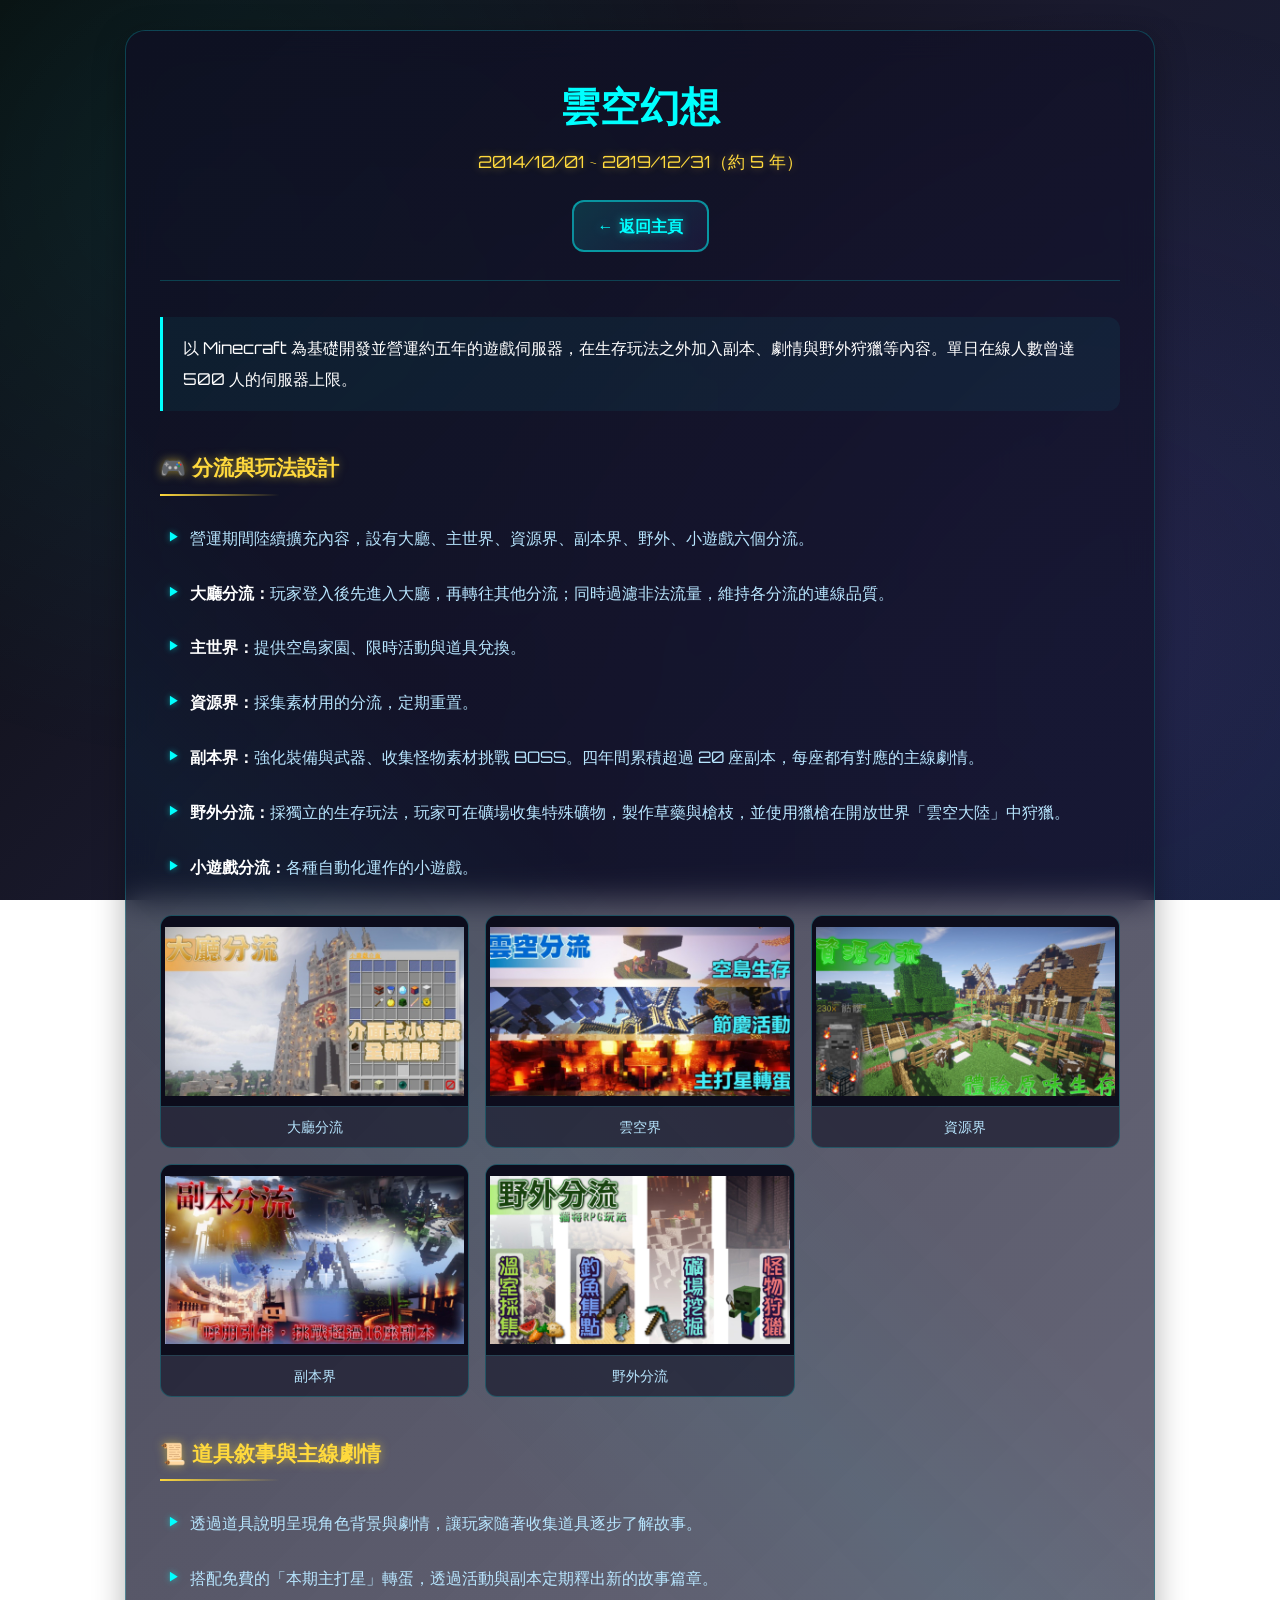
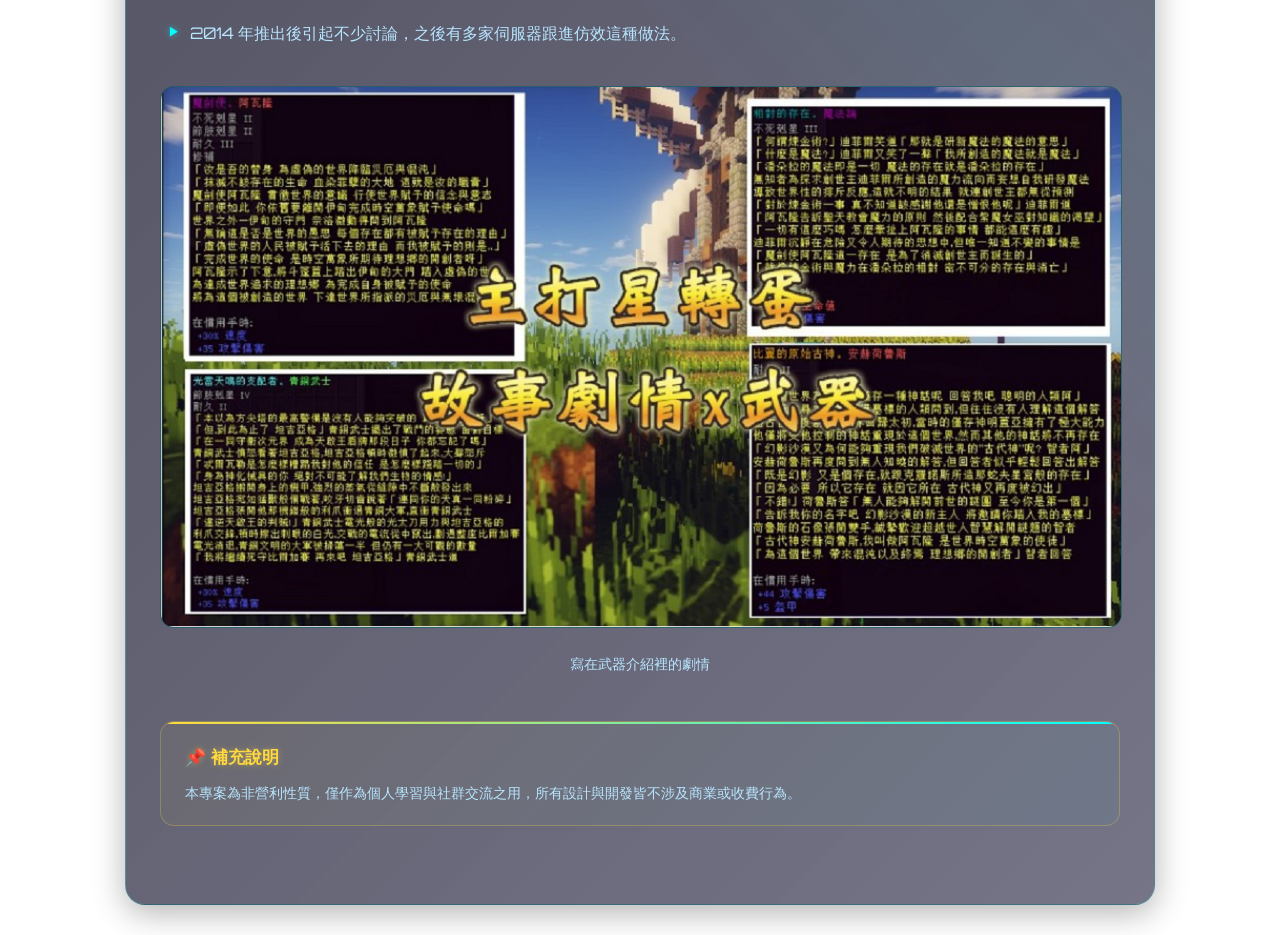
==== commit b9a32e32: "更新 SFL-RPG 遊戲介面截圖、精簡技術架構並潤飾各頁文案 - 8 張遊戲介面截圖換成最新版本（副本列表、BOSS 戰、多人副本、世界王、卡片、能力值、技能、夥伴），放在 img/sfl/ui_*" ====
--- a/project1-detail.html
+++ b/project1-detail.html
@@ -16,18 +16,18 @@
         </div>
 
         <div class="content-section">
-            <p class="lead">在知名沙盒遊戲 Minecraft 上營運了五年的伺服器，把原本的生存玩法改造成帶有副本、劇情與狩獵的 MMORPG 體驗。單日在線曾達 500 人的滿載上限。</p>
+            <p class="lead">以 Minecraft 為基礎開發並營運約五年的遊戲伺服器，在生存玩法之外加入副本、劇情與野外狩獵等內容。單日在線人數曾達 500 人的伺服器上限。</p>
         </div>
 
         <div class="content-section">
             <h3 class="block-title">🎮 分流與玩法設計</h3>
             <ul class="content-list">
-                <li>營運五年間持續加入新系統，伺服器最終劃分為大廳、主世界、資源界、副本界、野外、小遊戲六個分流。</li>
-                <li><strong>大廳分流：</strong>所有玩家先進入這裡，再轉往其他分流，用來擋下非法流量、保護其他分流的連線品質。</li>
-                <li><strong>主世界：</strong>玩家建立空島家園、參加限時活動、兌換道具的地方。</li>
+                <li>營運期間陸續擴充內容，設有大廳、主世界、資源界、副本界、野外、小遊戲六個分流。</li>
+                <li><strong>大廳分流：</strong>玩家登入後先進入大廳，再轉往其他分流；同時過濾非法流量，維持各分流的連線品質。</li>
+                <li><strong>主世界：</strong>提供空島家園、限時活動與道具兌換。</li>
                 <li><strong>資源界：</strong>採集素材用的分流，定期重置。</li>
                 <li><strong>副本界：</strong>強化裝備與武器、收集怪物素材挑戰 BOSS。四年間累積超過 20 座副本，每座都有對應的主線劇情。</li>
-                <li><strong>野外分流：</strong>獨立的生存模式，可以在礦場收集特殊礦物、製作草藥與槍枝，帶著獵槍到大型開放世界「雲空大陸」狩獵，戰鬥方式和副本界完全不同。</li>
+                <li><strong>野外分流：</strong>採獨立的生存玩法，玩家可在礦場收集特殊礦物，製作草藥與槍枝，並使用獵槍在開放世界「雲空大陸」中狩獵。</li>
                 <li><strong>小遊戲分流：</strong>各種自動化運作的小遊戲。</li>
             </ul>
             <div class="image-gallery">
@@ -55,9 +55,9 @@
         </div>
 
         <div class="content-section">
-            <h3 class="block-title">📜 把故事寫進道具裡</h3>
+            <h3 class="block-title">📜 道具敘事與主線劇情</h3>
             <ul class="content-list">
-                <li>每件道具都附上很長的說明文字，劇情就藏在這些介紹裡。</li>
+                <li>透過道具說明呈現角色背景與劇情，讓玩家隨著收集道具逐步了解故事。</li>
                 <li>搭配免費的「本期主打星」轉蛋，透過活動與副本定期釋出新的故事篇章。</li>
                 <li>2014 年推出後引起不少討論，之後有多家伺服器跟進仿效這種做法。</li>
             </ul>
